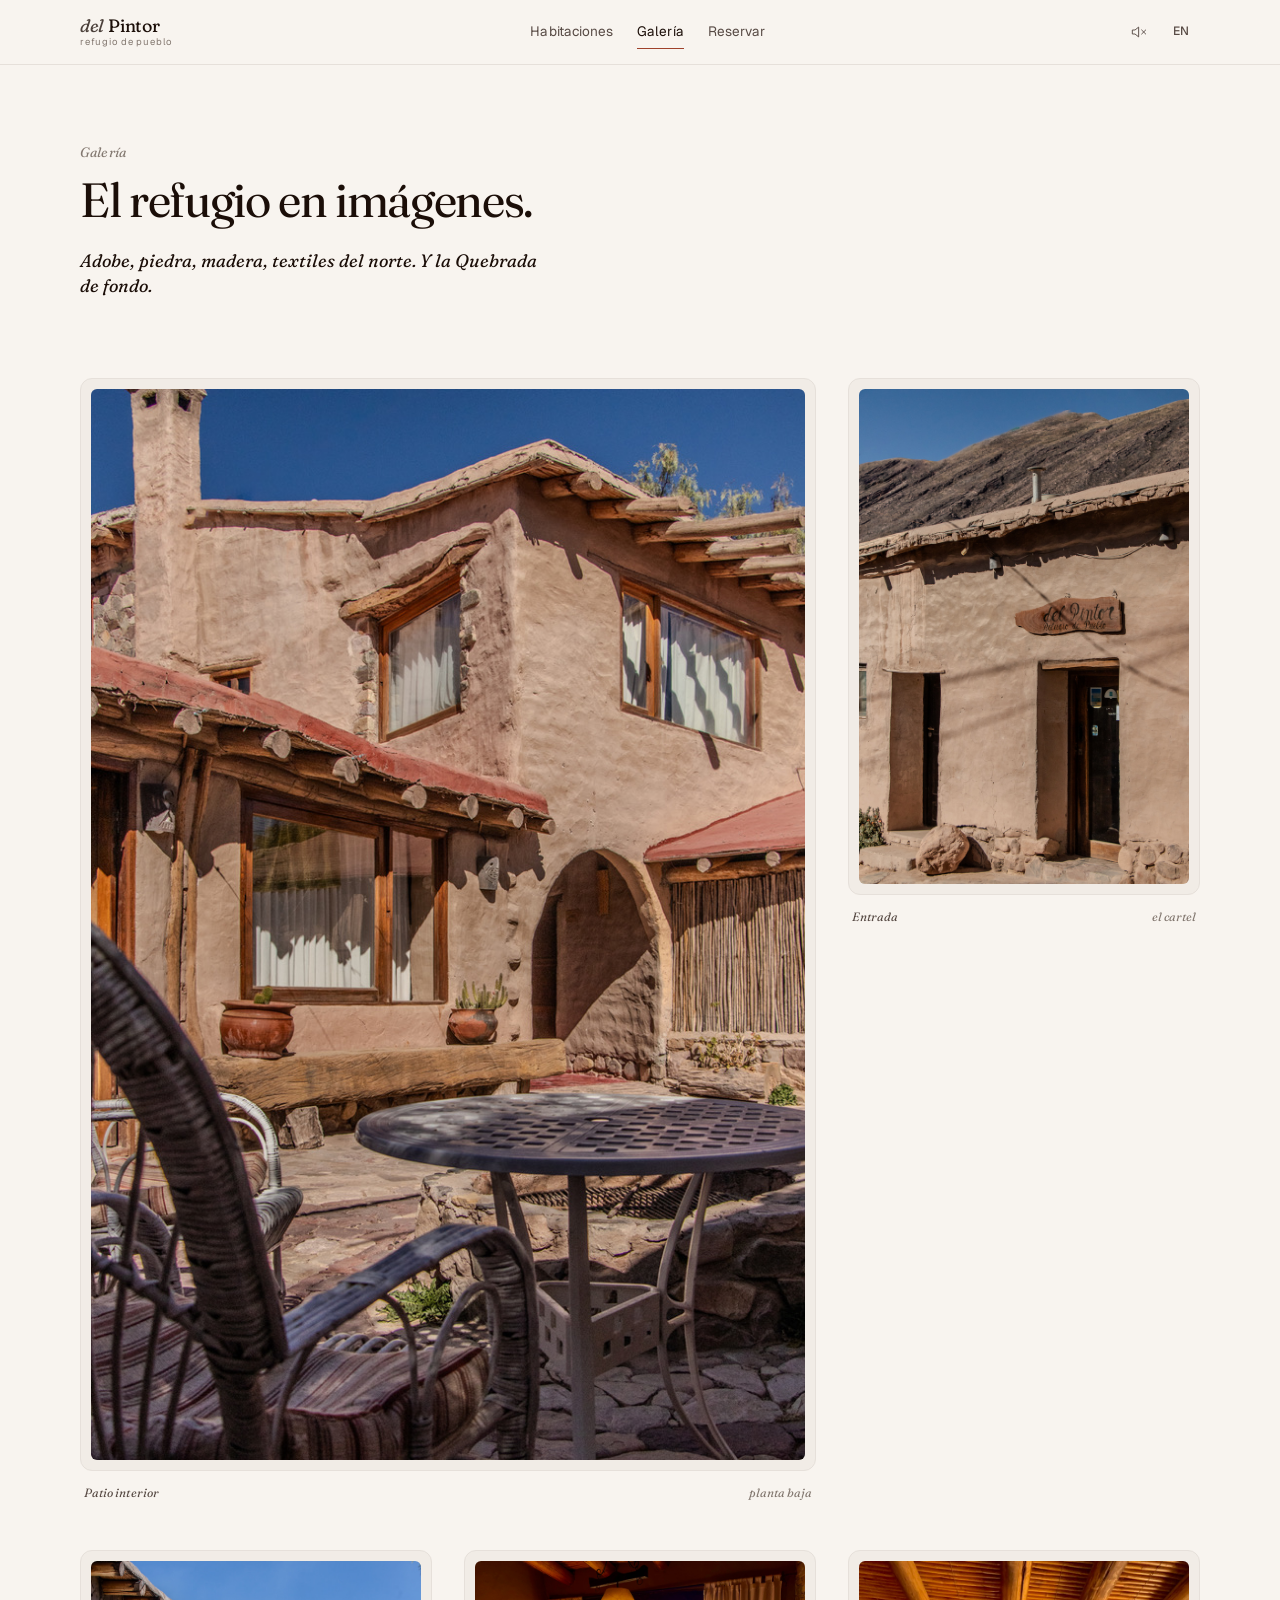
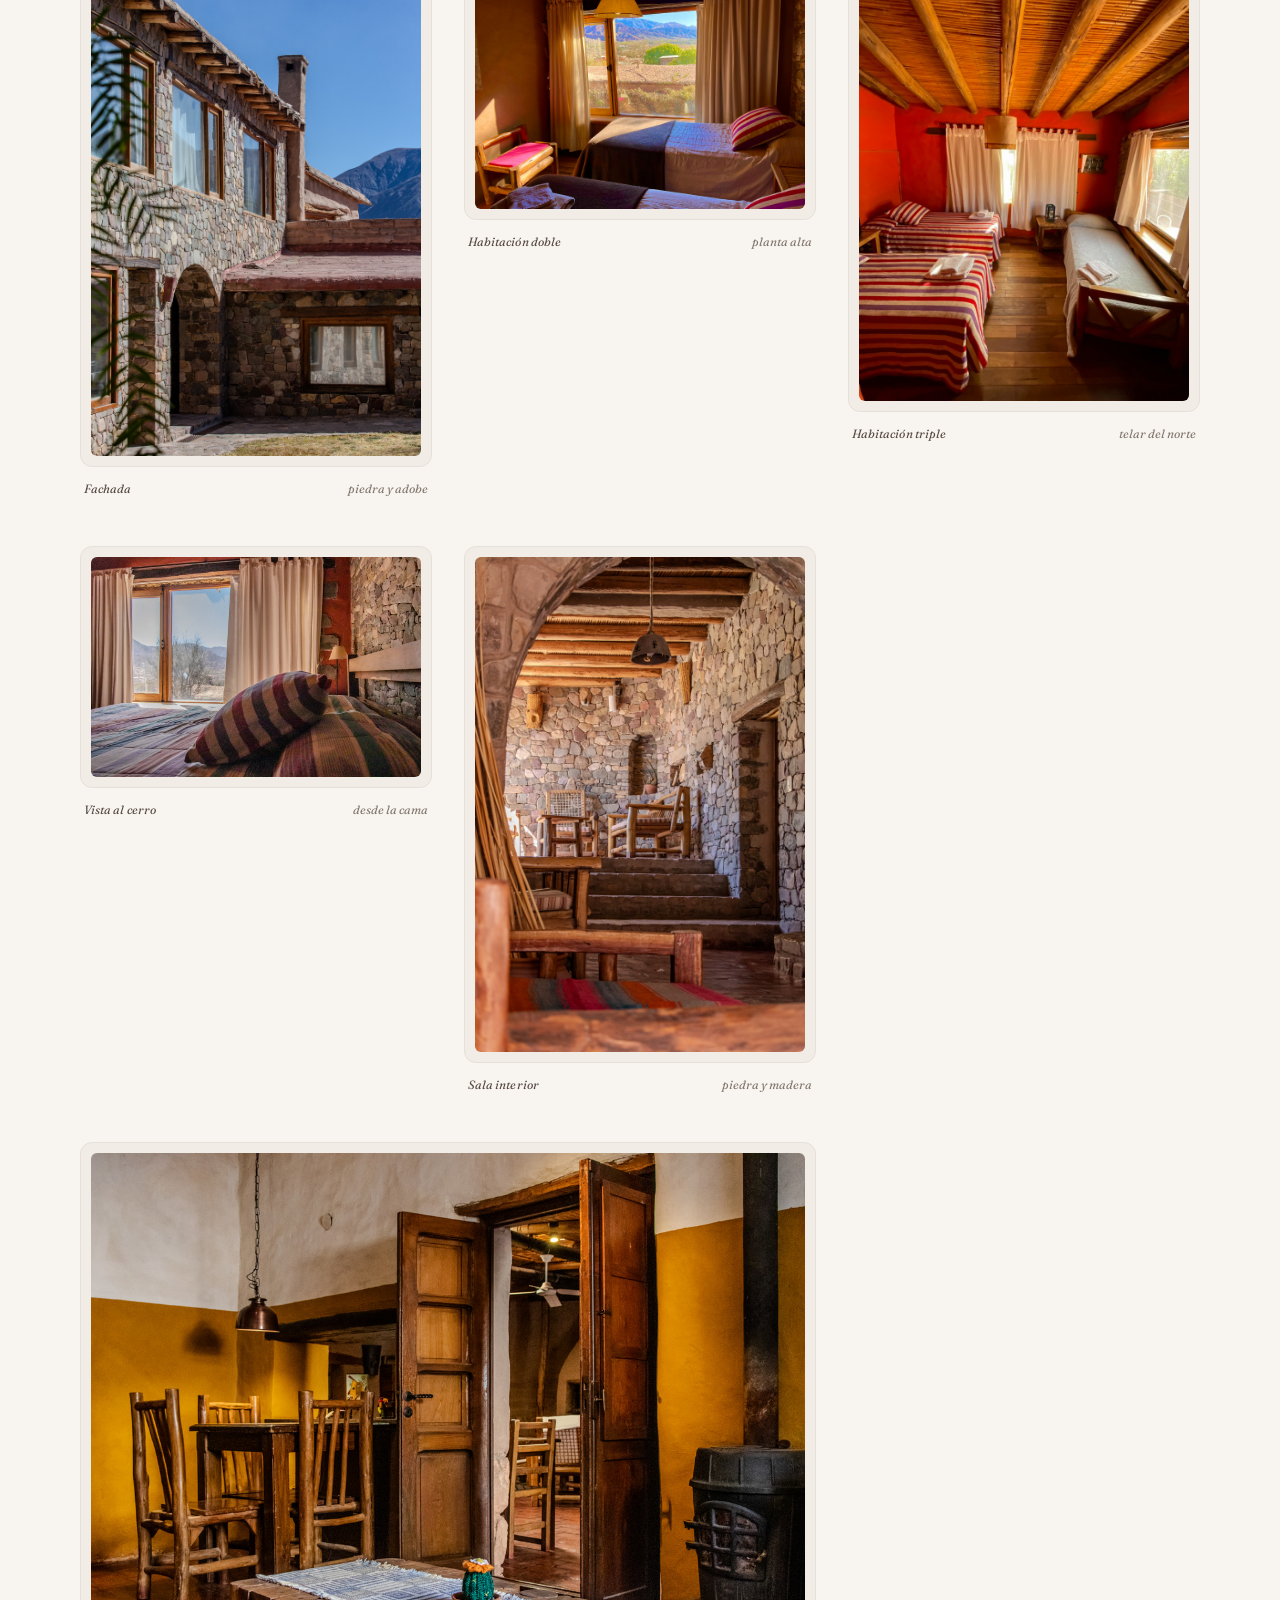
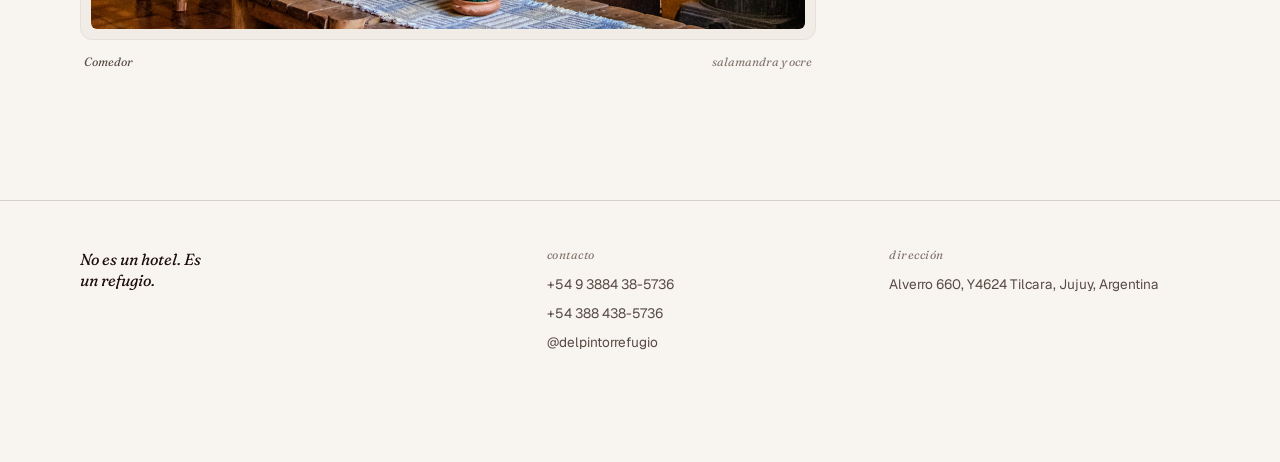
==== v3/galeria.html @ f2e0195c "Refugio del Pintor — 3 versiones de landing para cliente V1 Editorial (light), V2 Inmersiva (dark, s" ====
<!DOCTYPE html>
<html lang="es-AR" data-lang="es">
<head>
  <meta charset="UTF-8">
  <meta name="viewport" content="width=device-width, initial-scale=1.0, viewport-fit=cover">
  <meta name="theme-color" content="#F7F3EA">
  <title>Galería · Refugio del Pintor</title>
  <meta name="description" content="Galería del Refugio del Pintor en Tilcara. Adobe, piedra, madera, textiles del norte, y la Quebrada de fondo.">
  <link rel="preconnect" href="https://fonts.googleapis.com">
  <link rel="preconnect" href="https://fonts.gstatic.com" crossorigin>
  <link href="https://fonts.googleapis.com/css2?family=Fraunces:ital,opsz,wght,SOFT@0,9..144,200..900,0..100;1,9..144,200..900,0..100&family=Geist:wght@300..700&display=swap" rel="stylesheet">
  <link rel="stylesheet" href="styles.css">
</head>
<body data-page="gallery">

<a class="skip-link" href="#main">Saltar al contenido</a>

<header class="site-header">
  <div class="site-header__inner">
    <a class="brand" href="index.html" aria-label="Refugio del Pintor">
      <span class="brand__mark"><em>del</em> Pintor</span>
      <span class="brand__sub" data-i18n="header.brandSubline">Refugio de Pueblo</span>
    </a>
    <nav class="nav" aria-label="Principal">
      <a href="habitaciones.html" data-nav="rooms" data-i18n="nav.rooms">Habitaciones</a>
      <a href="galeria.html" data-nav="gallery" data-i18n="nav.gallery">Galería</a>
      <a href="reservar.html" data-nav="booking" data-i18n="nav.book">Reservar</a>
    </nav>
    <div class="header-actions">
      <button class="icon-button" id="sound-toggle" type="button" aria-pressed="false" data-i18n-aria-label="header.soundOnAria" aria-label="Activar sonido ambiente">
        <svg class="icon icon--sound-off" width="16" height="16" viewBox="0 0 24 24" fill="none" stroke="currentColor" stroke-width="1.4" stroke-linecap="round" stroke-linejoin="round" aria-hidden="true">
          <path d="M11 5 6 9H2v6h4l5 4z"/>
          <line x1="22" y1="9" x2="16" y2="15"/>
          <line x1="16" y1="9" x2="22" y2="15"/>
        </svg>
        <svg class="icon icon--sound-on" width="16" height="16" viewBox="0 0 24 24" fill="none" stroke="currentColor" stroke-width="1.4" stroke-linecap="round" stroke-linejoin="round" aria-hidden="true">
          <path d="M11 5 6 9H2v6h4l5 4z"/>
          <path d="M15.54 8.46a5 5 0 0 1 0 7.07"/>
          <path d="M19.07 4.93a10 10 0 0 1 0 14.14"/>
        </svg>
      </button>
      <button class="icon-button lang-toggle" id="lang-toggle" type="button" data-i18n-aria-label="header.langSwitchAria" aria-label="Cambiar idioma">
        <span data-i18n="header.langSwitch">EN</span>
      </button>
    </div>
  </div>
</header>

<main class="main" id="main">
  <section class="page">
    <div class="page__inner">
      <p class="page-kicker" data-i18n="gallery.kicker">Galería</p>
      <h1 class="page-title" data-i18n="gallery.heading">El refugio en imágenes.</h1>
      <p class="page-lead" data-i18n="gallery.lead">Adobe, piedra, madera, textiles del norte. Y la Quebrada de fondo.</p>

      <div class="gallery">

        <figure class="gallery-figure gallery-figure--wide" data-reveal data-stagger="1">
          <div class="gallery-figure__frame">
            <img src="../img/exterior con mesaysilla y vista de otro lado mas arenoso y rustico vertical.jpeg"
                 data-i18n-alt="alt.patio"
                 alt="Patio interior con mesa de hierro y silla de mimbre"
                 loading="lazy" decoding="async">
          </div>
          <figcaption class="gallery-figure__caption">
            <span class="gallery-figure__caption-title">
              <span class="when-es">Patio interior</span><span class="when-en">Inner patio</span>
            </span>
            <span class="gallery-figure__caption-tag">
              <span class="when-es">planta baja</span><span class="when-en">ground floor</span>
            </span>
          </figcaption>
        </figure>

        <figure class="gallery-figure" data-reveal data-stagger="2">
          <div class="gallery-figure__frame">
            <img src="../img/entrada con cartel refugiodelpintor vertical.jpeg"
                 data-i18n-alt="alt.hero"
                 alt="Entrada con el cartel tallado en madera"
                 loading="lazy" decoding="async">
          </div>
          <figcaption class="gallery-figure__caption">
            <span class="gallery-figure__caption-title">
              <span class="when-es">Entrada</span><span class="when-en">Entrance</span>
            </span>
            <span class="gallery-figure__caption-tag">
              <span class="when-es">el cartel</span><span class="when-en">the sign</span>
            </span>
          </figcaption>
        </figure>

        <figure class="gallery-figure" data-reveal data-stagger="3">
          <div class="gallery-figure__frame">
            <img src="../img/exterior de adoquines y madera muy lindo vertical.jpeg"
                 data-i18n-alt="alt.exterior"
                 alt="Fachada en piedra y madera con la Quebrada de fondo"
                 loading="lazy" decoding="async">
          </div>
          <figcaption class="gallery-figure__caption">
            <span class="gallery-figure__caption-title">
              <span class="when-es">Fachada</span><span class="when-en">Facade</span>
            </span>
            <span class="gallery-figure__caption-tag">
              <span class="when-es">piedra y adobe</span><span class="when-en">stone and adobe</span>
            </span>
          </figcaption>
        </figure>

        <figure class="gallery-figure" data-reveal data-stagger="4">
          <div class="gallery-figure__frame">
            <img src="../img/habitacion doble planta alta horizontal.jpeg"
                 data-i18n-alt="alt.roomDouble"
                 alt="Habitación doble en planta alta"
                 loading="lazy" decoding="async">
          </div>
          <figcaption class="gallery-figure__caption">
            <span class="gallery-figure__caption-title">
              <span class="when-es">Habitación doble</span><span class="when-en">Double room</span>
            </span>
            <span class="gallery-figure__caption-tag">
              <span class="when-es">planta alta</span><span class="when-en">upper floor</span>
            </span>
          </figcaption>
        </figure>

        <figure class="gallery-figure" data-reveal data-stagger="1">
          <div class="gallery-figure__frame">
            <img src="../img/habitacion triple cama vertical.jpeg"
                 data-i18n-alt="alt.roomTriple"
                 alt="Habitación triple con cubrecamas andinos"
                 loading="lazy" decoding="async">
          </div>
          <figcaption class="gallery-figure__caption">
            <span class="gallery-figure__caption-title">
              <span class="when-es">Habitación triple</span><span class="when-en">Triple room</span>
            </span>
            <span class="gallery-figure__caption-tag">
              <span class="when-es">telar del norte</span><span class="when-en">northern weave</span>
            </span>
          </figcaption>
        </figure>

        <figure class="gallery-figure" data-reveal data-stagger="2">
          <div class="gallery-figure__frame">
            <img src="../img/hacitacion planta alta horizontal.jpeg"
                 data-i18n-alt="alt.roomFamily"
                 alt="Cama con almohadón andino y vista a los cerros"
                 loading="lazy" decoding="async">
          </div>
          <figcaption class="gallery-figure__caption">
            <span class="gallery-figure__caption-title">
              <span class="when-es">Vista al cerro</span><span class="when-en">Hill view</span>
            </span>
            <span class="gallery-figure__caption-tag">
              <span class="when-es">desde la cama</span><span class="when-en">from the bed</span>
            </span>
          </figcaption>
        </figure>

        <figure class="gallery-figure" data-reveal data-stagger="3">
          <div class="gallery-figure__frame">
            <img src="../img/vista interior con muebles de madera y paredes de adoquines vertical.jpeg"
                 data-i18n-alt="alt.interiorStone"
                 alt="Sala interior con muros de piedra y muebles de madera"
                 loading="lazy" decoding="async">
          </div>
          <figcaption class="gallery-figure__caption">
            <span class="gallery-figure__caption-title">
              <span class="when-es">Sala interior</span><span class="when-en">Sitting room</span>
            </span>
            <span class="gallery-figure__caption-tag">
              <span class="when-es">piedra y madera</span><span class="when-en">stone and wood</span>
            </span>
          </figcaption>
        </figure>

        <figure class="gallery-figure gallery-figure--wide" data-reveal data-stagger="4">
          <div class="gallery-figure__frame">
            <img src="../img/vista interior de mesas y sillas de madera con chimenea horizontal.jpeg"
                 data-i18n-alt="alt.diningRoom"
                 alt="Comedor con paredes ocre, salamandra y mesas de madera"
                 loading="lazy" decoding="async">
          </div>
          <figcaption class="gallery-figure__caption">
            <span class="gallery-figure__caption-title">
              <span class="when-es">Comedor</span><span class="when-en">Dining room</span>
            </span>
            <span class="gallery-figure__caption-tag">
              <span class="when-es">salamandra y ocre</span><span class="when-en">wood stove, ochre walls</span>
            </span>
          </figcaption>
        </figure>

      </div>
    </div>
  </section>
</main>

<footer class="site-footer">
  <div class="site-footer__inner">
    <div>
      <p class="site-footer__tagline" data-i18n="footer.tagline">No es un hotel. Es un refugio.</p>
    </div>
    <div class="site-footer__col">
      <h4 data-i18n="footer.contactHeading">Contacto</h4>
      <a id="footer-whatsapp" href="#" data-i18n="footer.whatsappDisplay">+54 9 3884 38-5736</a>
      <a href="tel:+543884385736" data-i18n="footer.phoneDisplay">+54 388 438-5736</a>
      <a href="https://instagram.com/delpintorrefugio" target="_blank" rel="noopener noreferrer" data-i18n="footer.instagramHandle">@delpintorrefugio</a>
    </div>
    <div class="site-footer__col">
      <h4 data-i18n="footer.addressLabel">Dirección</h4>
      <p data-i18n="footer.address">Alverro 660, Y4624 Tilcara, Jujuy, Argentina</p>
    </div>
  </div>
  <div class="site-footer__bottom">
    <p data-i18n="footer.copyright">© Refugio del Pintor · Tilcara, Quebrada de Humahuaca</p>
    <p class="site-footer__credit" data-i18n="footer.creditLine">Hecho con respeto por el paisaje.</p>
  </div>
</footer>

<script src="i18n.js"></script>
<script src="script.js"></script>
</body>
</html>
---- v3/styles.css ----
/* Refugio del Pintor - V3 Minimal Galeria
   Papel casi blanco, tipografia pequena y refinada,
   fotos enmarcadas como obras, aire generoso. */

/* ===== Tokens ===== */
:root {
  /* Near-white paper, very subtle warm tint (low chroma per impeccable) */
  --paper:        oklch(0.97 0.008 75);
  --paper-soft:   oklch(0.945 0.010 72);
  --paper-deep:   oklch(0.91 0.014 70);

  /* Deep warm ink */
  --ink:          oklch(0.18 0.025 45);
  --ink-soft:     oklch(0.42 0.020 50);
  --ink-muted:    oklch(0.58 0.018 55);

  /* Restrained terracotta */
  --terracotta:   oklch(0.50 0.13 35);
  --terracotta-deep: oklch(0.40 0.12 32);

  --line:         oklch(0.86 0.012 70);
  --line-soft:    oklch(0.91 0.010 70);

  --bg:           var(--paper);
  --surface:      var(--paper-soft);
  --accent:       var(--terracotta);

  --font-display: 'Fraunces', Georgia, 'Times New Roman', serif;
  --font-body:    'Geist', -apple-system, BlinkMacSystemFont, system-ui, sans-serif;

  /* Smaller, refined scale */
  --fs-xs:      0.75rem;
  --fs-sm:      0.85rem;
  --fs-base:    0.9375rem;
  --fs-md:      1rem;
  --fs-lg:      1.125rem;
  --fs-xl:      1.375rem;
  --fs-2xl:     1.75rem;
  --fs-3xl:     2.25rem;
  --fs-4xl:     clamp(2rem, 4vw, 3rem);
  --fs-display: clamp(2.5rem, 6vw, 4.75rem);

  /* Generous spacing */
  --space-1:  0.25rem;
  --space-2:  0.5rem;
  --space-3:  0.75rem;
  --space-4:  1rem;
  --space-5:  1.5rem;
  --space-6:  2rem;
  --space-7:  3rem;
  --space-8:  5rem;
  --space-9:  7rem;
  --space-10: 10rem;

  --section-y: clamp(5rem, 10vw, 9rem);
  --page-x:    clamp(1.5rem, 7vw, 5rem);

  --content-max:    72rem;
  --content-narrow: 38rem;
  --measure:        62ch;

  /* Motion - slower, restrained */
  --ease-out-strong: cubic-bezier(0.23, 1, 0.32, 1);
  --ease-out-quart:  cubic-bezier(0.25, 1, 0.5, 1);

  --t-fast:   180ms;
  --t-base:   320ms;
  --t-slow:   500ms;
  --t-reveal: 1100ms;

  --radius-sm: 0.5rem;
  --radius:    0.75rem;
  --radius-pill: 9999px;
}

/* ===== Reset ===== */
*, *::before, *::after { box-sizing: border-box; }
html {
  -webkit-text-size-adjust: 100%;
  scroll-behavior: smooth;
}
@media (prefers-reduced-motion: reduce) {
  html { scroll-behavior: auto; }
}
body {
  margin: 0;
  min-height: 100dvh;
  background: var(--bg);
  color: var(--ink);
  font-family: var(--font-body);
  font-size: var(--fs-base);
  line-height: 1.6;
  font-feature-settings: "kern", "liga", "ss01";
  -webkit-font-smoothing: antialiased;
  -moz-osx-font-smoothing: grayscale;
  text-rendering: optimizeLegibility;
  display: flex;
  flex-direction: column;
}
img, svg, video { max-width: 100%; height: auto; display: block; }
img {
  font-style: italic;
  background-color: var(--paper-deep);
}
button {
  font: inherit;
  color: inherit;
  border: 0;
  padding: 0;
  background: transparent;
  cursor: pointer;
}
a { color: inherit; text-decoration: none; }
ul, ol { list-style: none; padding: 0; margin: 0; }
:focus-visible {
  outline: 2px solid var(--terracotta);
  outline-offset: 3px;
  border-radius: 3px;
}
::selection { background: var(--terracotta); color: var(--paper); }

.skip-link {
  position: fixed;
  top: -100px;
  left: 1rem;
  background: var(--ink);
  color: var(--paper);
  padding: 0.5rem 0.875rem;
  border-radius: var(--radius-sm);
  z-index: 200;
  transition: top var(--t-base) var(--ease-out-strong);
}
.skip-link:focus-visible { top: 1rem; }

/* ===== Typography ===== */
h1, h2, h3, h4 {
  font-family: var(--font-display);
  font-weight: 400;
  letter-spacing: -0.022em;
  line-height: 1.08;
  margin: 0;
  text-wrap: balance;
  color: var(--ink);
  font-variation-settings: "opsz" 30;
}
p { margin: 0; text-wrap: pretty; color: var(--ink-soft); }
em { font-style: italic; }
strong { font-weight: 600; }

.muted {
  color: var(--ink-muted);
  font-size: var(--fs-sm);
}

/* ===== Site header (sticky, minimal) ===== */
.site-header {
  position: sticky;
  top: 0;
  z-index: 100;
  padding: var(--space-4) var(--page-x);
  background: oklch(0.97 0.008 75 / 0.85);
  backdrop-filter: blur(14px) saturate(1.05);
  -webkit-backdrop-filter: blur(14px) saturate(1.05);
  border-bottom: 1px solid var(--line-soft);
}
.site-header__inner {
  display: grid;
  grid-template-columns: auto 1fr auto;
  align-items: center;
  gap: var(--space-5);
  max-width: var(--content-max);
  margin-inline: auto;
}
.brand {
  display: flex;
  flex-direction: column;
  line-height: 1;
  gap: 0.125rem;
}
.brand__mark {
  font-family: var(--font-display);
  font-size: 1.125rem;
  letter-spacing: -0.02em;
  font-variation-settings: "opsz" 20, "SOFT" 100;
  color: var(--ink);
}
.brand__mark em {
  font-style: italic;
  margin-right: 0.05em;
  opacity: 0.78;
}
.brand__sub {
  font-size: 0.6rem;
  letter-spacing: 0.08em;
  color: var(--ink-muted);
  text-transform: lowercase;
}

.nav {
  display: flex;
  justify-content: center;
  gap: var(--space-5);
  font-size: var(--fs-sm);
}
.nav a {
  position: relative;
  color: var(--ink-soft);
  padding: 0.25rem 0;
  letter-spacing: 0.005em;
  transition: color var(--t-fast) var(--ease-out-strong);
}
.nav a.is-active { color: var(--ink); }
.nav a.is-active::after {
  content: '';
  position: absolute;
  left: 0; right: 0; bottom: -2px;
  height: 1px;
  background: var(--terracotta);
}
@media (hover: hover) and (pointer: fine) {
  .nav a:hover { color: var(--ink); }
}
@media (max-width: 600px) {
  .nav { gap: var(--space-4); font-size: var(--fs-xs); }
}

.header-actions {
  display: flex;
  align-items: center;
  gap: var(--space-2);
}
.icon-button {
  width: 32px;
  height: 32px;
  display: inline-flex;
  align-items: center;
  justify-content: center;
  border-radius: var(--radius-pill);
  color: var(--ink-soft);
  transition: background-color var(--t-fast) var(--ease-out-strong),
              color var(--t-fast) var(--ease-out-strong),
              transform var(--t-fast) var(--ease-out-strong);
}
.icon-button:active { transform: scale(0.94); }
@media (hover: hover) and (pointer: fine) {
  .icon-button:hover { background-color: oklch(0.18 0.025 45 / 0.06); color: var(--ink); }
}
.lang-toggle {
  width: auto;
  padding-inline: 0.625rem;
  font-size: var(--fs-xs);
  letter-spacing: 0.06em;
  font-weight: 500;
}
.icon { color: currentColor; }
#sound-toggle .icon--sound-on { display: none; }
#sound-toggle[aria-pressed="true"] .icon--sound-off { display: none; }
#sound-toggle[aria-pressed="true"] .icon--sound-on { display: block; }
#sound-toggle[aria-pressed="true"] { color: var(--terracotta); }

/* ===== CTAs ===== */
.cta {
  display: inline-flex;
  align-items: center;
  gap: 0.5rem;
  padding: 0.75rem 1.25rem;
  border-radius: var(--radius-pill);
  background: var(--ink);
  color: var(--paper);
  font-family: var(--font-body);
  font-size: var(--fs-sm);
  font-weight: 500;
  letter-spacing: -0.005em;
  line-height: 1;
  white-space: nowrap;
  cursor: pointer;
  transition: transform var(--t-base) var(--ease-out-strong),
              background-color var(--t-base) var(--ease-out-strong);
}
.cta:active { transform: scale(0.97); }
@media (hover: hover) and (pointer: fine) {
  .cta:hover:not(.cta--ghost) { background: oklch(0.12 0.025 45); }
}
.cta__icon {
  display: inline-flex;
  transition: transform var(--t-base) var(--ease-out-strong);
}
@media (hover: hover) and (pointer: fine) {
  .cta:hover .cta__icon { transform: translate(1px, -1px); }
}
.cta--small { padding: 0.5rem 0.95rem; font-size: var(--fs-xs); }
.cta--lg {
  padding: 1rem 1.75rem;
  font-size: var(--fs-md);
}
.cta--ghost {
  background: transparent;
  color: var(--ink);
  padding: 0.5rem 0 0.4rem;
  border-radius: 0;
  border-bottom: 1px solid currentColor;
}
.cta--ghost > span:first-child {
  border-bottom: 0;
  padding-bottom: 0;
}
.cta--ghost:hover { color: var(--terracotta); }

/* ===== Main wrap ===== */
.main {
  flex: 1;
}

/* ===== Page primitives ===== */
.page {
  padding-block: clamp(2.5rem, 6vw, 5rem) var(--section-y);
  padding-inline: var(--page-x);
}
.page__inner {
  max-width: var(--content-max);
  margin-inline: auto;
}
.page__inner--narrow {
  max-width: var(--content-narrow);
}
.page-kicker {
  font-family: var(--font-display);
  font-style: italic;
  font-size: var(--fs-sm);
  color: var(--ink-muted);
  margin-bottom: var(--space-3);
  font-variation-settings: "opsz" 14;
  letter-spacing: 0.01em;
}
.page-title {
  font-size: var(--fs-4xl);
  letter-spacing: -0.028em;
  line-height: 1;
  font-variation-settings: "opsz" 64;
  margin-bottom: var(--space-5);
  max-width: 18ch;
}
.page-lead {
  font-family: var(--font-display);
  font-style: italic;
  font-size: var(--fs-lg);
  color: var(--ink);
  max-width: 40ch;
  line-height: 1.4;
  margin-bottom: var(--space-8);
  font-variation-settings: "opsz" 24, "SOFT" 60;
}
.page-body {
  font-size: var(--fs-md);
  line-height: 1.65;
  color: var(--ink-soft);
  max-width: var(--measure);
  margin-bottom: var(--space-4);
}
.page-body:last-child { margin-bottom: 0; }

/* ===== Home hero ===== */
.home-hero {
  padding-block: clamp(3.5rem, 8vw, 7rem) clamp(3rem, 7vw, 6rem);
  padding-inline: var(--page-x);
  max-width: var(--content-max);
  margin-inline: auto;
}
.home-hero__eyebrow {
  font-family: var(--font-display);
  font-style: italic;
  font-size: var(--fs-sm);
  color: var(--ink-muted);
  margin-bottom: var(--space-4);
  letter-spacing: 0.01em;
  font-variation-settings: "opsz" 14;
}
.home-hero__title {
  font-size: var(--fs-display);
  letter-spacing: -0.032em;
  line-height: 0.96;
  font-variation-settings: "opsz" 144;
  margin-bottom: var(--space-6);
  max-width: 14ch;
  font-weight: 400;
}
.home-hero__title em {
  font-style: italic;
  color: var(--terracotta);
  font-variation-settings: "opsz" 144, "SOFT" 70;
}
.home-hero__subtitle {
  font-family: var(--font-display);
  font-style: italic;
  font-size: var(--fs-xl);
  color: var(--ink);
  max-width: 32ch;
  line-height: 1.35;
  margin-bottom: var(--space-7);
  font-variation-settings: "opsz" 28, "SOFT" 60;
}
.home-hero__body {
  font-size: var(--fs-md);
  color: var(--ink-soft);
  max-width: 52ch;
  line-height: 1.65;
  margin-bottom: var(--space-7);
}
.home-hero__actions {
  display: flex;
  flex-wrap: wrap;
  gap: var(--space-4);
  align-items: center;
}

/* ===== Page catalog menu (home) ===== */
.catalog {
  padding-block: var(--space-9);
  padding-inline: var(--page-x);
  max-width: var(--content-max);
  margin-inline: auto;
}
.catalog__title {
  font-family: var(--font-display);
  font-style: italic;
  font-size: var(--fs-sm);
  color: var(--ink-muted);
  margin-bottom: var(--space-5);
  letter-spacing: 0.04em;
  text-transform: lowercase;
  font-variation-settings: "opsz" 14;
}
.catalog__list {
  border-top: 1px solid var(--line);
}
.catalog__item {
  display: grid;
  grid-template-columns: auto 1fr auto;
  align-items: baseline;
  gap: var(--space-4);
  padding: var(--space-5) 0;
  border-bottom: 1px solid var(--line);
  transition: transform 440ms var(--ease-out-strong),
              color 440ms var(--ease-out-strong);
  will-change: transform;
}
@media (hover: hover) and (pointer: fine) {
  .catalog__item:hover { transform: translateX(var(--space-3)); }
  .catalog__item:hover .catalog__item-arrow { transform: translateX(4px); color: var(--terracotta); }
  .catalog__item:hover .catalog__item-name { color: var(--terracotta); }
}
.catalog__item-num {
  font-family: var(--font-display);
  font-style: italic;
  font-size: var(--fs-sm);
  color: var(--ink-muted);
  font-variation-settings: "opsz" 14;
  min-width: 2rem;
}
.catalog__item-name {
  font-family: var(--font-display);
  font-size: var(--fs-xl);
  color: var(--ink);
  font-variation-settings: "opsz" 24;
  letter-spacing: -0.012em;
  transition: color var(--t-base) var(--ease-out-strong);
}
.catalog__item-meta {
  font-family: var(--font-display);
  font-style: italic;
  font-size: var(--fs-sm);
  color: var(--ink-muted);
  text-align: right;
  font-variation-settings: "opsz" 14;
}
.catalog__item-arrow {
  display: none;
}
@media (min-width: 640px) {
  .catalog__item { grid-template-columns: auto 1fr auto auto; }
  .catalog__item-arrow {
    display: inline-flex;
    color: var(--ink-muted);
    transition: transform var(--t-base) var(--ease-out-strong),
                color var(--t-base) var(--ease-out-strong);
  }
}

/* ===== Inline narrative blocks (home essence + Ricardo) ===== */
.narrative {
  padding-block: var(--space-8);
  padding-inline: var(--page-x);
  max-width: var(--content-max);
  margin-inline: auto;
  border-top: 1px solid var(--line);
}
.narrative__kicker {
  font-family: var(--font-display);
  font-style: italic;
  font-size: var(--fs-sm);
  color: var(--ink-muted);
  margin-bottom: var(--space-3);
  letter-spacing: 0.01em;
  font-variation-settings: "opsz" 14;
}
.narrative__heading {
  font-size: clamp(1.75rem, 3.5vw, 2.5rem);
  letter-spacing: -0.022em;
  line-height: 1.1;
  margin-bottom: var(--space-5);
  max-width: 22ch;
  font-variation-settings: "opsz" 36;
}
.narrative__body {
  font-size: var(--fs-md);
  line-height: 1.65;
  color: var(--ink-soft);
  max-width: var(--measure);
  margin-bottom: var(--space-4);
}
.narrative__quote {
  margin: var(--space-6) 0 0;
  padding: 0 0 0 var(--space-5);
  border-left: 1px solid var(--terracotta);
  max-width: 44ch;
}
.narrative__quote p {
  font-family: var(--font-display);
  font-style: italic;
  font-size: var(--fs-xl);
  line-height: 1.35;
  color: var(--ink);
  letter-spacing: -0.005em;
  font-variation-settings: "opsz" 28, "SOFT" 60;
  margin-bottom: var(--space-3);
}
.narrative__quote cite {
  font-style: normal;
  font-size: var(--fs-sm);
  color: var(--ink-muted);
  letter-spacing: 0.02em;
}

/* ===== Rooms (habitaciones) ===== */
.rooms {
  display: grid;
  grid-template-columns: 1fr;
  gap: var(--space-9);
  margin-top: var(--space-4);
}
.room {
  display: grid;
  grid-template-columns: 1fr;
  gap: var(--space-5);
  align-items: start;
}
.room__figure {
  margin: 0;
  background: var(--paper-soft);
  padding: 0.625rem;
  border: 1px solid var(--line-soft);
  border-radius: var(--radius);
}
.room__figure img {
  width: 100%;
  aspect-ratio: 4/3;
  object-fit: cover;
  border-radius: calc(var(--radius) - 0.375rem);
}
.room__copy { padding-top: var(--space-2); }
.room__count {
  font-family: var(--font-display);
  font-style: italic;
  color: var(--terracotta);
  font-size: var(--fs-sm);
  margin-bottom: var(--space-2);
  font-variation-settings: "opsz" 14;
}
.room__name {
  font-family: var(--font-display);
  font-size: var(--fs-2xl);
  color: var(--ink);
  margin-bottom: var(--space-2);
  letter-spacing: -0.022em;
  font-variation-settings: "opsz" 28;
}
.room__capacity {
  font-family: var(--font-display);
  font-style: italic;
  color: var(--ink-muted);
  margin-bottom: var(--space-4);
  font-size: var(--fs-sm);
}
.room__body {
  font-size: var(--fs-md);
  color: var(--ink-soft);
  line-height: 1.6;
  max-width: 50ch;
}
@media (min-width: 760px) {
  .room {
    grid-template-columns: 5fr 4fr;
    align-items: center;
    gap: var(--space-7);
  }
  .room--alt .room__figure { order: 2; }
  .room--alt .room__copy { order: 1; }
  .room--triple .room__figure img { aspect-ratio: 3/4; }
}

.floors {
  margin-top: var(--space-9);
  padding-top: var(--space-7);
  border-top: 1px solid var(--line);
}
.floors__heading {
  font-family: var(--font-display);
  font-style: italic;
  font-size: var(--fs-lg);
  margin-bottom: var(--space-5);
  color: var(--ink);
  font-variation-settings: "opsz" 24;
}
.floors__grid {
  display: grid;
  grid-template-columns: 1fr;
  gap: var(--space-6);
}
@media (min-width: 720px) {
  .floors__grid { grid-template-columns: 1fr 1fr; gap: var(--space-7); }
}
.floors__label {
  font-family: var(--font-display);
  font-size: var(--fs-lg);
  margin-bottom: var(--space-2);
  color: var(--ink);
  letter-spacing: -0.01em;
  font-variation-settings: "opsz" 20;
}
.floors__body {
  font-size: var(--fs-md);
  color: var(--ink-soft);
  line-height: 1.55;
  max-width: 30ch;
}

/* ===== Services + Breakfast ===== */
.services {
  margin-top: var(--space-9);
  padding-top: var(--space-7);
  border-top: 1px solid var(--line);
}
.services__heading {
  font-family: var(--font-display);
  font-style: italic;
  font-size: var(--fs-lg);
  margin-bottom: var(--space-5);
  color: var(--ink);
  font-variation-settings: "opsz" 24;
}
.services__list {
  display: grid;
  grid-template-columns: 1fr;
}
.services__item {
  display: grid;
  grid-template-columns: 24px 1fr;
  gap: var(--space-3);
  padding-block: var(--space-3);
  border-top: 1px solid var(--line);
  align-items: start;
}
.services__item:last-child { border-bottom: 1px solid var(--line); }
.services__icon {
  color: var(--terracotta);
  display: inline-flex;
  align-items: center;
  justify-content: flex-start;
  margin-top: 0.0625rem;
}
.services__icon svg { width: 18px; height: 18px; display: block; }
.services__text {
  display: flex;
  justify-content: space-between;
  align-items: baseline;
  gap: var(--space-4);
}
.services__item h4 {
  font-family: var(--font-display);
  font-size: var(--fs-md);
  font-weight: 400;
  color: var(--ink);
  font-variation-settings: "opsz" 18;
  letter-spacing: -0.005em;
  flex-shrink: 0;
}
.services__item p {
  font-size: var(--fs-sm);
  color: var(--ink-muted);
  text-align: right;
  line-height: 1.5;
  white-space: nowrap;
}
@media (max-width: 640px) {
  .services__text { flex-direction: column; align-items: flex-start; gap: 0.25rem; }
  .services__item p { text-align: left; max-width: none; }
}
.services__item--highlight {
  border-top: 2px solid var(--terracotta);
  padding-top: calc(var(--space-3) - 1px);
}

/* ===== Gallery (galeria page - framed photos as art prints) ===== */
.gallery {
  display: grid;
  grid-template-columns: 1fr;
  gap: var(--space-8);
}
.gallery-figure { margin: 0; break-inside: avoid; }
.gallery-figure__frame {
  background: var(--paper-soft);
  padding: 0.625rem;
  border: 1px solid var(--line-soft);
  border-radius: var(--radius);
  margin-bottom: var(--space-3);
  transition: transform var(--t-base) var(--ease-out-strong);
}
.gallery-figure__frame img {
  width: 100%;
  display: block;
  border-radius: calc(var(--radius) - 0.375rem);
}
@media (hover: hover) and (pointer: fine) {
  .gallery-figure:hover .gallery-figure__frame { transform: translateY(-3px); }
}
.gallery-figure__caption {
  display: flex;
  justify-content: space-between;
  align-items: baseline;
  gap: var(--space-3);
  font-size: var(--fs-xs);
  color: var(--ink-muted);
  padding-inline: 0.25rem;
}
.gallery-figure__caption-title {
  font-family: var(--font-display);
  font-style: italic;
  color: var(--ink-soft);
  font-variation-settings: "opsz" 14;
  letter-spacing: 0.005em;
}
.gallery-figure__caption-tag {
  font-family: var(--font-display);
  font-style: italic;
  color: var(--ink-muted);
  font-variation-settings: "opsz" 14;
}
@media (min-width: 720px) {
  .gallery {
    grid-template-columns: 1fr 1fr;
    gap: var(--space-7) var(--space-6);
  }
  .gallery-figure--wide { grid-column: span 2; }
}
@media (min-width: 1080px) {
  .gallery {
    grid-template-columns: repeat(3, 1fr);
  }
  .gallery-figure--wide { grid-column: span 2; }
}

/* ===== Tilcara + Nearby (reservar) ===== */
.tilcara {
  margin-bottom: var(--space-9);
}
.tilcara__columns {
  display: grid;
  grid-template-columns: 1fr;
  gap: var(--space-5);
  margin-bottom: var(--space-7);
  max-width: 60rem;
}
@media (min-width: 720px) {
  .tilcara__columns { grid-template-columns: 1fr 1fr; gap: var(--space-6); }
}
.nearby {
  padding-top: var(--space-5);
  border-top: 1px solid var(--line);
  max-width: 36rem;
}
.nearby__heading {
  font-family: var(--font-display);
  font-style: italic;
  font-size: var(--fs-md);
  color: var(--ink);
  margin-bottom: var(--space-4);
  font-variation-settings: "opsz" 18;
}
.nearby__list {
  display: flex;
  flex-direction: column;
}
.nearby__item {
  display: flex;
  justify-content: space-between;
  align-items: baseline;
  padding-block: var(--space-2);
  border-bottom: 1px dotted var(--line);
  font-size: var(--fs-sm);
  gap: var(--space-3);
}
.nearby__item:last-child { border-bottom: 0; }
.nearby__item-name { color: var(--ink); }
.nearby__item-distance {
  color: var(--terracotta);
  font-family: var(--font-display);
  font-style: italic;
  font-size: var(--fs-xs);
  font-variation-settings: "opsz" 14;
}

/* ===== Reviews ===== */
.reviews-section {
  margin-block: var(--space-9);
  padding-top: var(--space-7);
  border-top: 1px solid var(--line);
}
.reviews-section__heading {
  font-family: var(--font-display);
  font-style: italic;
  font-size: var(--fs-lg);
  color: var(--ink);
  margin-bottom: var(--space-5);
  font-variation-settings: "opsz" 24;
}
.reviews {
  display: grid;
  grid-template-columns: 1fr;
  gap: var(--space-5);
}
@media (min-width: 760px) {
  .reviews { grid-template-columns: repeat(3, 1fr); align-items: stretch; }
}
.review {
  display: flex;
  flex-direction: column;
  gap: var(--space-3);
  padding: var(--space-4);
  background: var(--paper-soft);
  border-radius: var(--radius);
}
.review__quote {
  font-family: var(--font-display);
  font-style: italic;
  font-size: var(--fs-md);
  line-height: 1.5;
  color: var(--ink);
  font-variation-settings: "opsz" 18, "SOFT" 60;
}
.review__quote::before {
  content: '\201C';
  color: var(--terracotta);
  font-size: var(--fs-2xl);
  line-height: 0;
  margin-right: 0.08em;
  transform: translateY(0.2em);
  display: inline-block;
}
.review__meta {
  margin-top: auto;
  padding-top: var(--space-3);
  border-top: 1px solid var(--line);
  font-size: var(--fs-xs);
  display: flex;
  flex-direction: column;
  gap: 0.125rem;
}
.review__author { color: var(--ink); }
.review__context { color: var(--ink-muted); }
.review__rating {
  color: var(--terracotta);
  font-family: var(--font-display);
  font-style: italic;
  margin-top: 0.25rem;
}

/* ===== Location ===== */
.location {
  margin-block: var(--space-9);
  padding-top: var(--space-7);
  border-top: 1px solid var(--line);
  display: grid;
  grid-template-columns: 1fr;
  gap: var(--space-6);
  align-items: start;
}
@media (min-width: 760px) {
  .location { grid-template-columns: 5fr 6fr; gap: var(--space-7); }
}
.location__copy h3 {
  font-family: var(--font-display);
  font-style: italic;
  font-size: var(--fs-lg);
  margin-bottom: var(--space-4);
  color: var(--ink);
  font-variation-settings: "opsz" 24;
}
.location__address {
  font-family: var(--font-display);
  font-size: var(--fs-xl);
  color: var(--ink);
  margin-bottom: var(--space-3);
  letter-spacing: -0.012em;
  font-variation-settings: "opsz" 24;
}
.location__body {
  font-size: var(--fs-md);
  color: var(--ink-soft);
  line-height: 1.6;
  margin-bottom: var(--space-5);
  max-width: 38ch;
}
.location__map {
  border-radius: var(--radius);
  overflow: hidden;
  background: var(--paper-soft);
  border: 1px solid var(--line-soft);
  height: clamp(260px, 38vw, 360px);
}
.location__map .leaflet-container {
  width: 100%; height: 100%;
  background: var(--paper-soft);
  font-family: var(--font-body);
  font-size: var(--fs-sm);
}
.location__map .leaflet-tile-pane { filter: saturate(0.55) contrast(0.96); }
.location__map .leaflet-control-attribution { display: none !important; }
.location__map .leaflet-bar { border: 1px solid var(--line); box-shadow: none; }
.location__map .leaflet-bar a {
  background: var(--paper);
  color: var(--ink);
  border-bottom: 1px solid var(--line);
}
.location__map .leaflet-bar a:hover { background: var(--paper-soft); }
.location__map .leaflet-bar a:last-child { border-bottom: 0; }
.location__map .leaflet-popup-content-wrapper {
  background: var(--paper);
  color: var(--ink);
  border-radius: var(--radius-sm);
}
.location__map .leaflet-popup-tip { background: var(--paper); }
.location__map .leaflet-popup-content { margin: 0.625rem 0.875rem; font-size: var(--fs-sm); }

/* ===== Booking CTA box ===== */
.booking-cta {
  margin-top: var(--space-9);
  padding: var(--space-8) var(--space-6);
  background: var(--paper-soft);
  border: 1px solid var(--line-soft);
  border-radius: var(--radius);
  text-align: center;
}
.booking-cta h2 {
  font-family: var(--font-display);
  font-size: clamp(1.75rem, 3.5vw, 2.5rem);
  margin-bottom: var(--space-4);
  max-width: 24ch;
  margin-inline: auto;
  letter-spacing: -0.022em;
  font-variation-settings: "opsz" 36;
}
.booking-cta p {
  font-family: var(--font-display);
  font-style: italic;
  font-size: var(--fs-md);
  color: var(--ink-soft);
  margin-bottom: var(--space-6);
  max-width: 44ch;
  margin-inline: auto;
  line-height: 1.5;
  font-variation-settings: "opsz" 18, "SOFT" 60;
}
.booking-cta__note {
  margin-top: var(--space-4);
  font-family: var(--font-display);
  font-style: italic;
  font-size: var(--fs-sm);
  color: var(--ink-muted);
  font-variation-settings: "opsz" 14;
}

/* ===== Footer (shared) ===== */
.site-footer {
  margin-top: auto;
  padding: var(--space-7) var(--page-x) var(--space-6);
  border-top: 1px solid var(--line);
  background: var(--paper);
}
.site-footer__inner {
  max-width: var(--content-max);
  margin-inline: auto;
  display: grid;
  grid-template-columns: 1fr;
  gap: var(--space-5);
}
@media (min-width: 720px) {
  .site-footer__inner {
    grid-template-columns: 1.4fr 1fr 1fr;
    gap: var(--space-6);
    align-items: start;
  }
}

/* V3-only inline bilingual swap for small labels not in i18n.js */
[data-lang="es"] .when-en { display: none !important; }
[data-lang="en"] .when-es { display: none !important; }
.site-footer__tagline {
  font-family: var(--font-display);
  font-style: italic;
  font-size: var(--fs-md);
  color: var(--ink);
  max-width: 18ch;
  line-height: 1.35;
  font-variation-settings: "opsz" 18, "SOFT" 60;
}
.site-footer__col h4 {
  font-family: var(--font-display);
  font-style: italic;
  font-size: var(--fs-xs);
  font-weight: 400;
  margin-bottom: var(--space-3);
  color: var(--ink-muted);
  letter-spacing: 0.04em;
  text-transform: lowercase;
  font-variation-settings: "opsz" 14;
}
.site-footer__col a,
.site-footer__col p {
  display: block;
  font-size: var(--fs-sm);
  color: var(--ink-soft);
  margin-bottom: var(--space-2);
  line-height: 1.5;
}
.site-footer__col a {
  border-bottom: 1px solid transparent;
  transition: color var(--t-fast) var(--ease-out-strong),
              border-color var(--t-fast) var(--ease-out-strong);
  width: fit-content;
}
@media (hover: hover) and (pointer: fine) {
  .site-footer__col a:hover {
    color: var(--terracotta);
    border-bottom-color: var(--terracotta);
  }
}
.site-footer__bottom {
  margin-top: var(--space-6);
  padding-top: var(--space-4);
  border-top: 1px solid var(--line-soft);
  font-size: var(--fs-xs);
  color: var(--ink-muted);
  display: flex;
  justify-content: space-between;
  flex-wrap: wrap;
  gap: var(--space-3);
}
.site-footer__credit {
  font-family: var(--font-display);
  font-style: italic;
  font-variation-settings: "opsz" 14;
}

/* ===== Scroll reveals (subtle for V3 minimal) ===== */
[data-reveal] {
  opacity: 0;
  transform: translateY(14px);
  transition: opacity var(--t-reveal) var(--ease-out-strong),
              transform var(--t-reveal) var(--ease-out-strong);
}
[data-reveal].is-revealed {
  opacity: 1;
  transform: translateY(0);
}
[data-reveal][data-stagger="1"] { transition-delay: 50ms; }
[data-reveal][data-stagger="2"] { transition-delay: 100ms; }
[data-reveal][data-stagger="3"] { transition-delay: 150ms; }
[data-reveal][data-stagger="4"] { transition-delay: 200ms; }

/* ===== Room cards (3-col grid) - V3 minimal paper ===== */
.rooms-grid {
  display: grid;
  grid-template-columns: 1fr;
  gap: var(--space-5);
  margin-top: var(--space-4);
}
@media (min-width: 760px) {
  .rooms-grid { grid-template-columns: repeat(3, 1fr); gap: var(--space-5); }
}
.room-card {
  display: flex;
  flex-direction: column;
  text-align: left;
  background: var(--paper-soft);
  border: 1px solid var(--line-soft);
  border-radius: var(--radius);
  overflow: hidden;
  cursor: pointer;
  font-family: inherit;
  color: var(--ink);
  padding: 0;
  width: 100%;
  transition: transform var(--t-base) var(--ease-out-strong),
              border-color var(--t-base) var(--ease-out-strong);
}
.room-card:active { transform: scale(0.985); }
@media (hover: hover) and (pointer: fine) {
  .room-card:hover {
    border-color: var(--terracotta);
    transform: translateY(-2px);
  }
  .room-card:hover .room-card__cta { color: var(--terracotta); }
  .room-card:hover .room-card__figure img { transform: scale(1.04); }
}
.room-card__figure { margin: 0; overflow: hidden; aspect-ratio: 4/3; }
.room-card__figure img {
  width: 100%; height: 100%;
  object-fit: cover;
  transition: transform 700ms var(--ease-out-strong);
}
.room-card__body {
  padding: var(--space-5);
  display: flex;
  flex-direction: column;
  gap: var(--space-2);
  flex: 1;
}
.room-card__count {
  font-family: var(--font-display);
  font-style: italic;
  font-size: var(--fs-sm);
  color: var(--terracotta);
  margin: 0;
  font-variation-settings: "opsz" 14;
}
.room-card__name {
  font-family: var(--font-display);
  font-size: var(--fs-2xl);
  letter-spacing: -0.022em;
  font-variation-settings: "opsz" 28;
  margin: 0;
  color: var(--ink);
}
.room-card__capacity {
  font-family: var(--font-display);
  font-style: italic;
  color: var(--ink-muted);
  font-size: var(--fs-sm);
  margin: 0;
}
.room-card__body-text {
  color: var(--ink-soft);
  font-size: var(--fs-sm);
  line-height: 1.55;
  margin: var(--space-2) 0 0;
}
.room-card__cta {
  margin-top: auto;
  padding-top: var(--space-4);
  display: inline-flex;
  align-items: center;
  gap: 0.4rem;
  font-size: var(--fs-sm);
  color: var(--ink);
  font-weight: 500;
  transition: color var(--t-base) var(--ease-out-strong);
}

/* ===== Room modal - V3 paper ===== */
body.modal-open { overflow: hidden; }
.room-modal {
  position: fixed;
  inset: 0;
  z-index: 300;
  display: grid;
  place-items: center;
  padding: var(--space-4);
}
.room-modal[hidden] { display: none; }
.room-modal__backdrop {
  position: absolute;
  inset: 0;
  background: oklch(0.20 0.025 50 / 0.45);
  backdrop-filter: blur(8px);
  -webkit-backdrop-filter: blur(8px);
  animation: rm-fade-in 320ms var(--ease-out-strong);
}
.room-modal__panel {
  position: relative;
  width: min(960px, 100%);
  max-height: 92dvh;
  overflow-y: auto;
  background: var(--paper);
  border: 1px solid var(--line);
  border-radius: var(--radius);
  display: grid;
  grid-template-columns: 1fr;
  animation: rm-slide-up 380ms var(--ease-out-strong);
  box-shadow: 0 24px 50px oklch(0.18 0.025 45 / 0.18);
}
@media (min-width: 820px) {
  .room-modal__panel { grid-template-columns: 5fr 6fr; max-height: 88dvh; }
}
.room-modal__close {
  position: absolute;
  top: var(--space-3);
  right: var(--space-3);
  width: 36px;
  height: 36px;
  display: inline-flex;
  align-items: center;
  justify-content: center;
  border-radius: var(--radius-pill);
  background: oklch(0.97 0.008 75 / 0.92);
  backdrop-filter: blur(6px);
  z-index: 2;
  color: var(--ink);
  border: 1px solid var(--line);
  transition: background-color var(--t-fast) var(--ease-out-strong),
              transform var(--t-fast) var(--ease-out-strong);
}
.room-modal__close:hover { background: var(--paper); }
.room-modal__close:active { transform: scale(0.94); }
.room-modal__media {
  margin: 0;
  background: var(--paper-soft);
  aspect-ratio: 4/3;
  overflow: hidden;
}
.room-modal__media img {
  width: 100%; height: 100%;
  object-fit: cover;
  display: block;
}
@media (min-width: 820px) {
  .room-modal__media { aspect-ratio: auto; height: 100%; }
}
.room-modal__content {
  padding: var(--space-6);
  display: flex;
  flex-direction: column;
  gap: var(--space-2);
}
.room-modal__count {
  font-family: var(--font-display);
  font-style: italic;
  color: var(--terracotta);
  font-size: var(--fs-sm);
  margin: 0;
}
.room-modal__name {
  font-family: var(--font-display);
  font-size: var(--fs-3xl);
  letter-spacing: -0.025em;
  font-variation-settings: "opsz" 48;
  margin: 0;
  color: var(--ink);
}
.room-modal__capacity {
  font-family: var(--font-display);
  font-style: italic;
  color: var(--ink-muted);
  margin: 0;
  font-size: var(--fs-sm);
}
.room-modal__body {
  color: var(--ink-soft);
  line-height: 1.6;
  margin: var(--space-3) 0 0;
  font-size: var(--fs-base);
}
.room-modal__specs {
  display: grid;
  grid-template-columns: 1fr 1fr;
  gap: var(--space-4);
  margin: var(--space-4) 0 0;
  padding-top: var(--space-4);
  border-top: 1px solid var(--line);
}
.room-modal__spec { margin: 0; }
.room-modal__spec dt {
  font-family: var(--font-display);
  font-style: italic;
  font-size: var(--fs-xs);
  color: var(--ink-muted);
  margin-bottom: 0.25rem;
}
.room-modal__spec dd {
  margin: 0;
  font-size: var(--fs-sm);
  line-height: 1.5;
  color: var(--ink);
}
.room-modal__amenities {
  margin-top: var(--space-3);
  padding-top: var(--space-4);
  border-top: 1px solid var(--line);
}
.room-modal__amenities h3 {
  font-family: var(--font-display);
  font-style: italic;
  font-size: var(--fs-xs);
  color: var(--ink-muted);
  margin: 0 0 var(--space-3);
}
.room-modal__amenities ul {
  display: flex;
  flex-wrap: wrap;
  gap: 0.5rem;
}
.room-modal__amenities li {
  font-size: var(--fs-xs);
  padding: 0.375rem 0.75rem;
  border: 1px solid var(--line);
  border-radius: var(--radius-pill);
  color: var(--ink);
  background: var(--paper);
}
.room-modal__cta {
  margin-top: var(--space-5);
  align-self: flex-start;
}
.room-modal__note {
  font-family: var(--font-display);
  font-style: italic;
  font-size: var(--fs-xs);
  color: var(--ink-muted);
  margin: var(--space-3) 0 0;
}

@keyframes rm-fade-in {
  from { opacity: 0; }
  to { opacity: 1; }
}
@keyframes rm-slide-up {
  from { opacity: 0; transform: translateY(20px) scale(0.98); }
  to { opacity: 1; transform: translateY(0) scale(1); }
}

/* ===== Reduced motion ===== */
@media (prefers-reduced-motion: reduce) {
  *,
  *::before,
  *::after {
    animation-duration: 0.01ms !important;
    animation-iteration-count: 1 !important;
    transition-duration: 0.01ms !important;
    scroll-behavior: auto !important;
  }
  [data-reveal] {
    opacity: 1 !important;
    transform: none !important;
  }
}
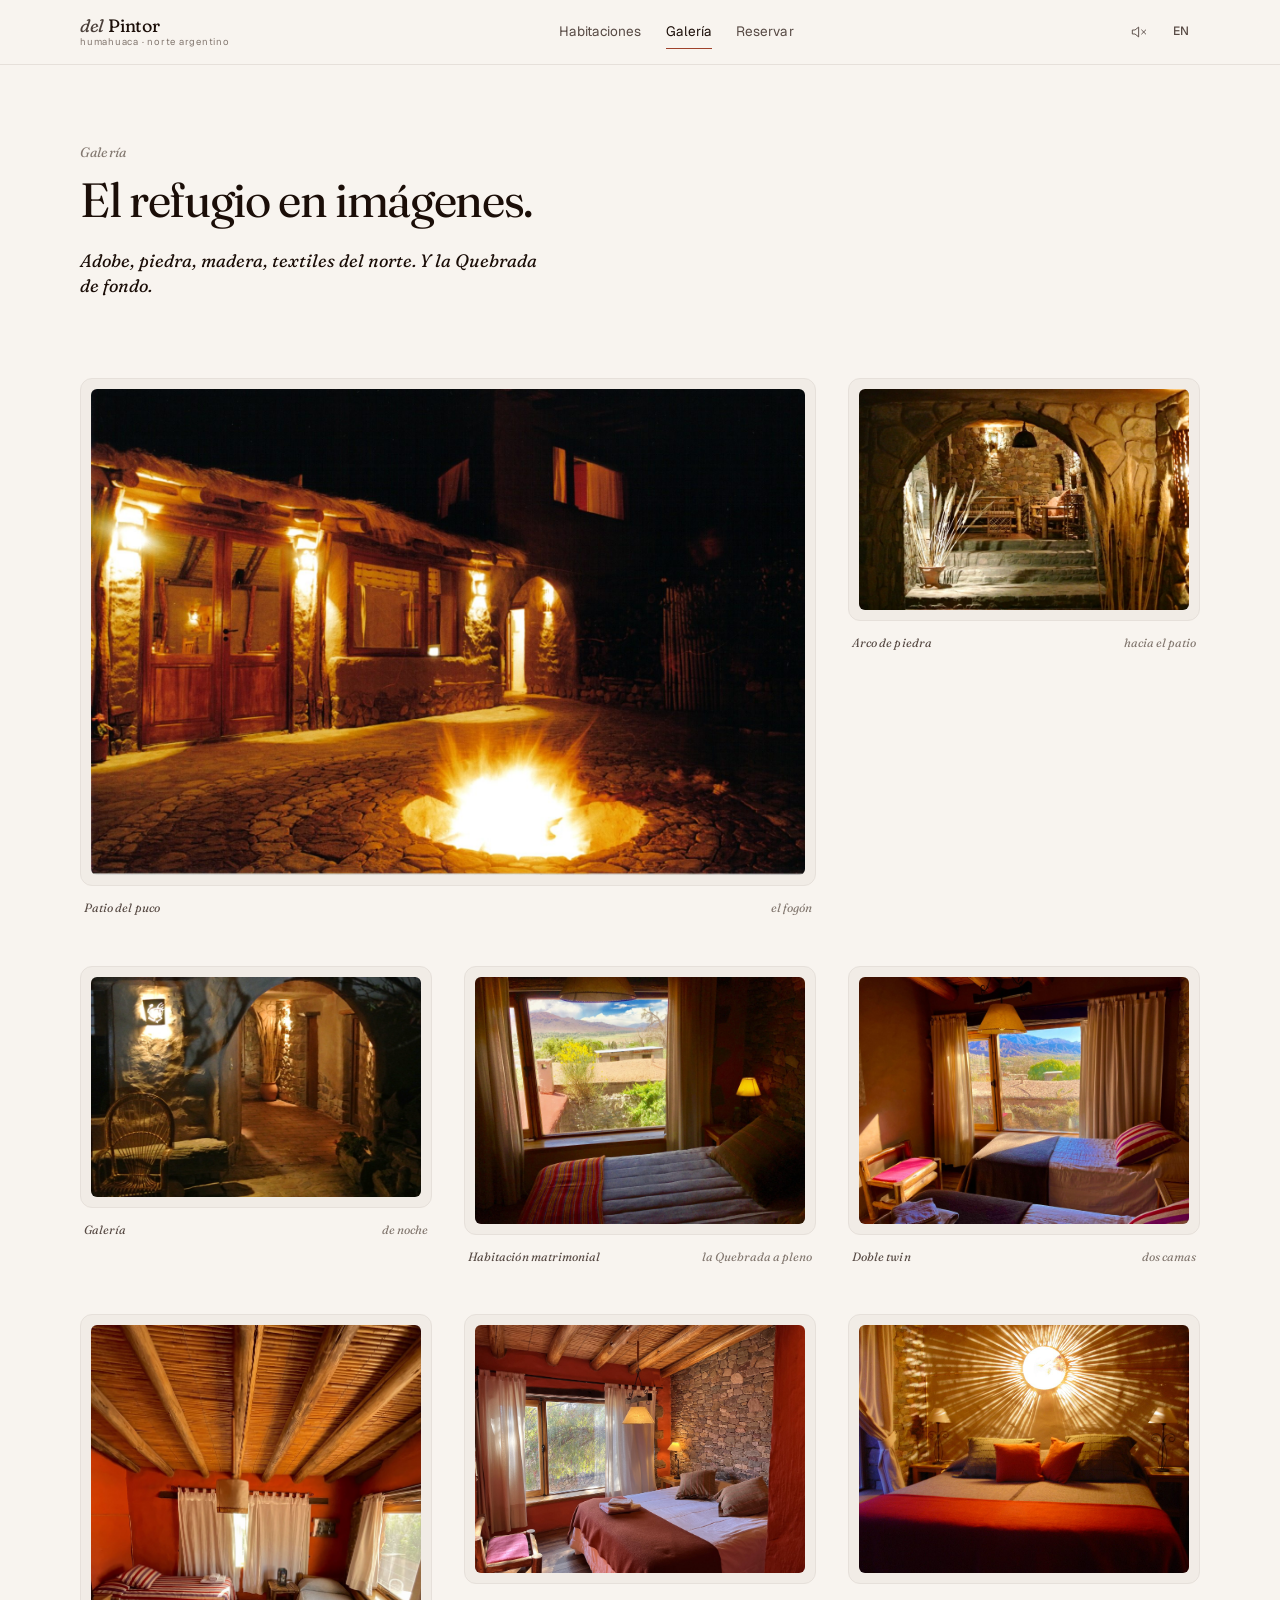
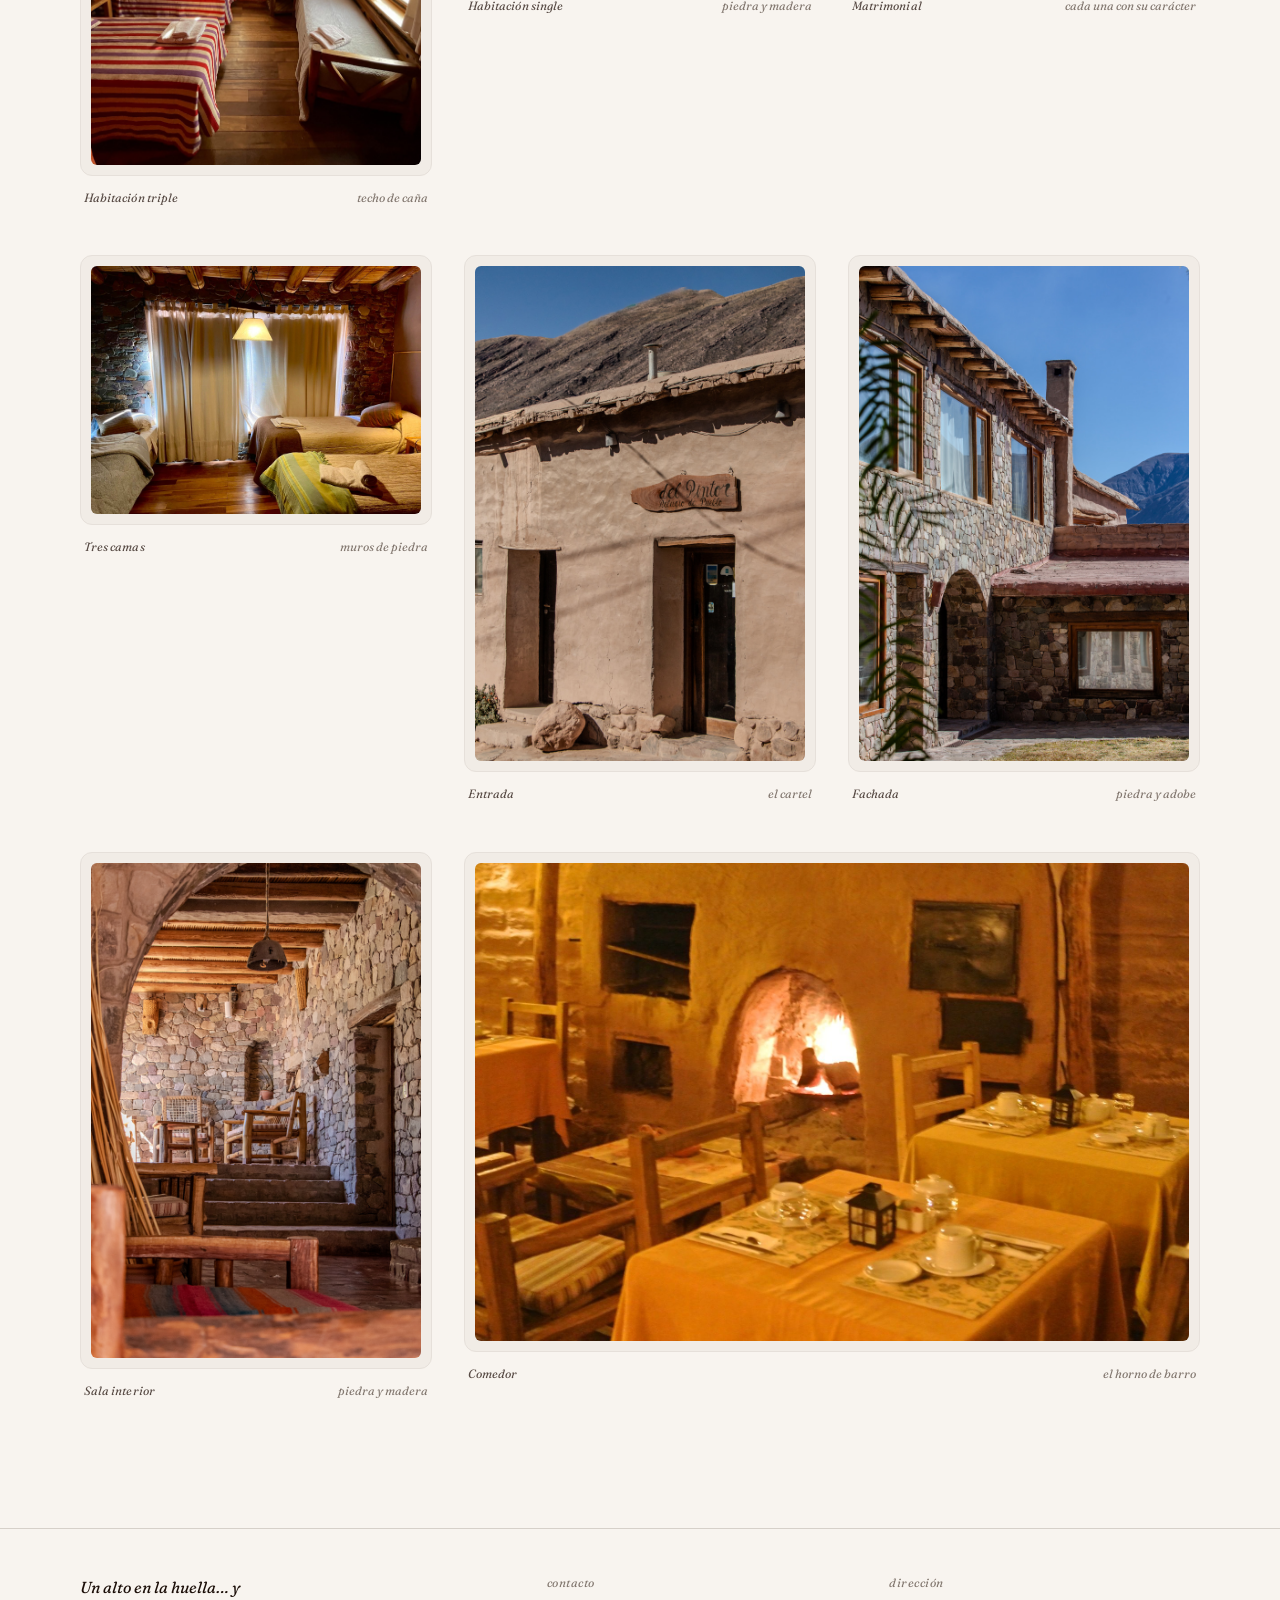
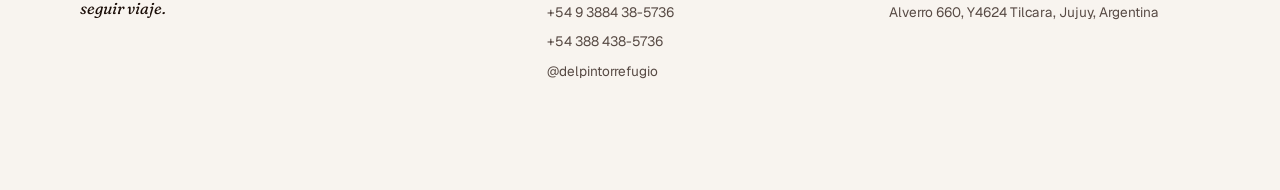
==== commit fa734401: "fixes de ricardo" ====
--- a/v3/galeria.html
+++ b/v3/galeria.html
@@ -19,7 +19,7 @@
   <div class="site-header__inner">
     <a class="brand" href="index.html" aria-label="Refugio del Pintor">
       <span class="brand__mark"><em>del</em> Pintor</span>
-      <span class="brand__sub" data-i18n="header.brandSubline">Refugio de Pueblo</span>
+      <span class="brand__sub" data-i18n="header.brandSubline">Humahuaca · Norte Argentino</span>
     </a>
     <nav class="nav" aria-label="Principal">
       <a href="habitaciones.html" data-nav="rooms" data-i18n="nav.rooms">Habitaciones</a>
@@ -57,25 +57,151 @@
 
         <figure class="gallery-figure gallery-figure--wide" data-reveal data-stagger="1">
           <div class="gallery-figure__frame">
-            <img src="../img/exterior con mesaysilla y vista de otro lado mas arenoso y rustico vertical.jpeg"
-                 data-i18n-alt="alt.patio"
-                 alt="Patio interior con mesa de hierro y silla de mimbre"
-                 loading="lazy" decoding="async">
-          </div>
-          <figcaption class="gallery-figure__caption">
-            <span class="gallery-figure__caption-title">
-              <span class="when-es">Patio interior</span><span class="when-en">Inner patio</span>
-            </span>
-            <span class="gallery-figure__caption-tag">
-              <span class="when-es">planta baja</span><span class="when-en">ground floor</span>
+            <img src="../img/patio-fogon.jpg"
+                 alt="Patio del puco de noche, con el fogón encendido"
+                 loading="lazy" decoding="async">
+          </div>
+          <figcaption class="gallery-figure__caption">
+            <span class="gallery-figure__caption-title">
+              <span class="when-es">Patio del puco</span><span class="when-en">Patio del puco</span>
+            </span>
+            <span class="gallery-figure__caption-tag">
+              <span class="when-es">el fogón</span><span class="when-en">the fire pit</span>
             </span>
           </figcaption>
         </figure>
 
         <figure class="gallery-figure" data-reveal data-stagger="2">
           <div class="gallery-figure__frame">
+            <img src="../img/patio-arco.jpg"
+                 alt="Arco de piedra que abre al patio"
+                 loading="lazy" decoding="async">
+          </div>
+          <figcaption class="gallery-figure__caption">
+            <span class="gallery-figure__caption-title">
+              <span class="when-es">Arco de piedra</span><span class="when-en">Stone arch</span>
+            </span>
+            <span class="gallery-figure__caption-tag">
+              <span class="when-es">hacia el patio</span><span class="when-en">toward the patio</span>
+            </span>
+          </figcaption>
+        </figure>
+
+        <figure class="gallery-figure" data-reveal data-stagger="3">
+          <div class="gallery-figure__frame">
+            <img src="../img/patio-galeria.jpg"
+                 alt="Galería de piedra iluminada de noche"
+                 loading="lazy" decoding="async">
+          </div>
+          <figcaption class="gallery-figure__caption">
+            <span class="gallery-figure__caption-title">
+              <span class="when-es">Galería</span><span class="when-en">Walkway</span>
+            </span>
+            <span class="gallery-figure__caption-tag">
+              <span class="when-es">de noche</span><span class="when-en">at night</span>
+            </span>
+          </figcaption>
+        </figure>
+
+        <figure class="gallery-figure" data-reveal data-stagger="4">
+          <div class="gallery-figure__frame">
+            <img src="../img/hbt-matrimonial.jpg"
+                 alt="Habitación matrimonial con ventana a los cerros"
+                 loading="lazy" decoding="async">
+          </div>
+          <figcaption class="gallery-figure__caption">
+            <span class="gallery-figure__caption-title">
+              <span class="when-es">Habitación matrimonial</span><span class="when-en">Double room</span>
+            </span>
+            <span class="gallery-figure__caption-tag">
+              <span class="when-es">la Quebrada a pleno</span><span class="when-en">the Quebrada in full</span>
+            </span>
+          </figcaption>
+        </figure>
+
+        <figure class="gallery-figure" data-reveal data-stagger="1">
+          <div class="gallery-figure__frame">
+            <img src="../img/hbt-doble-twin.jpg"
+                 alt="Habitación doble twin con vista a los cerros"
+                 loading="lazy" decoding="async">
+          </div>
+          <figcaption class="gallery-figure__caption">
+            <span class="gallery-figure__caption-title">
+              <span class="when-es">Doble twin</span><span class="when-en">Twin room</span>
+            </span>
+            <span class="gallery-figure__caption-tag">
+              <span class="when-es">dos camas</span><span class="when-en">two beds</span>
+            </span>
+          </figcaption>
+        </figure>
+
+        <figure class="gallery-figure" data-reveal data-stagger="2">
+          <div class="gallery-figure__frame">
+            <img src="../img/hbt-triple.jpg"
+                 alt="Habitación triple con techo de caña"
+                 loading="lazy" decoding="async">
+          </div>
+          <figcaption class="gallery-figure__caption">
+            <span class="gallery-figure__caption-title">
+              <span class="when-es">Habitación triple</span><span class="when-en">Triple room</span>
+            </span>
+            <span class="gallery-figure__caption-tag">
+              <span class="when-es">techo de caña</span><span class="when-en">cane ceiling</span>
+            </span>
+          </figcaption>
+        </figure>
+
+        <figure class="gallery-figure" data-reveal data-stagger="3">
+          <div class="gallery-figure__frame">
+            <img src="../img/hbt-single.jpg"
+                 alt="Habitación single con muro de piedra"
+                 loading="lazy" decoding="async">
+          </div>
+          <figcaption class="gallery-figure__caption">
+            <span class="gallery-figure__caption-title">
+              <span class="when-es">Habitación single</span><span class="when-en">Single room</span>
+            </span>
+            <span class="gallery-figure__caption-tag">
+              <span class="when-es">piedra y madera</span><span class="when-en">stone and wood</span>
+            </span>
+          </figcaption>
+        </figure>
+
+        <figure class="gallery-figure" data-reveal data-stagger="4">
+          <div class="gallery-figure__frame">
+            <img src="../img/hbt-matrimonial-2.jpg"
+                 alt="Habitación matrimonial con lámpara de sol en la pared"
+                 loading="lazy" decoding="async">
+          </div>
+          <figcaption class="gallery-figure__caption">
+            <span class="gallery-figure__caption-title">
+              <span class="when-es">Matrimonial</span><span class="when-en">Double room</span>
+            </span>
+            <span class="gallery-figure__caption-tag">
+              <span class="when-es">cada una con su carácter</span><span class="when-en">each with its own character</span>
+            </span>
+          </figcaption>
+        </figure>
+
+        <figure class="gallery-figure" data-reveal data-stagger="1">
+          <div class="gallery-figure__frame">
+            <img src="../img/hbt-familiar.jpg"
+                 alt="Habitación con tres camas y muros de piedra"
+                 loading="lazy" decoding="async">
+          </div>
+          <figcaption class="gallery-figure__caption">
+            <span class="gallery-figure__caption-title">
+              <span class="when-es">Tres camas</span><span class="when-en">Three beds</span>
+            </span>
+            <span class="gallery-figure__caption-tag">
+              <span class="when-es">muros de piedra</span><span class="when-en">stone walls</span>
+            </span>
+          </figcaption>
+        </figure>
+
+        <figure class="gallery-figure" data-reveal data-stagger="2">
+          <div class="gallery-figure__frame">
             <img src="../img/entrada con cartel refugiodelpintor vertical.jpeg"
-                 data-i18n-alt="alt.hero"
                  alt="Entrada con el cartel tallado en madera"
                  loading="lazy" decoding="async">
           </div>
@@ -92,7 +218,6 @@
         <figure class="gallery-figure" data-reveal data-stagger="3">
           <div class="gallery-figure__frame">
             <img src="../img/exterior de adoquines y madera muy lindo vertical.jpeg"
-                 data-i18n-alt="alt.exterior"
                  alt="Fachada en piedra y madera con la Quebrada de fondo"
                  loading="lazy" decoding="async">
           </div>
@@ -108,59 +233,7 @@
 
         <figure class="gallery-figure" data-reveal data-stagger="4">
           <div class="gallery-figure__frame">
-            <img src="../img/habitacion doble planta alta horizontal.jpeg"
-                 data-i18n-alt="alt.roomDouble"
-                 alt="Habitación doble en planta alta"
-                 loading="lazy" decoding="async">
-          </div>
-          <figcaption class="gallery-figure__caption">
-            <span class="gallery-figure__caption-title">
-              <span class="when-es">Habitación doble</span><span class="when-en">Double room</span>
-            </span>
-            <span class="gallery-figure__caption-tag">
-              <span class="when-es">planta alta</span><span class="when-en">upper floor</span>
-            </span>
-          </figcaption>
-        </figure>
-
-        <figure class="gallery-figure" data-reveal data-stagger="1">
-          <div class="gallery-figure__frame">
-            <img src="../img/habitacion triple cama vertical.jpeg"
-                 data-i18n-alt="alt.roomTriple"
-                 alt="Habitación triple con cubrecamas andinos"
-                 loading="lazy" decoding="async">
-          </div>
-          <figcaption class="gallery-figure__caption">
-            <span class="gallery-figure__caption-title">
-              <span class="when-es">Habitación triple</span><span class="when-en">Triple room</span>
-            </span>
-            <span class="gallery-figure__caption-tag">
-              <span class="when-es">telar del norte</span><span class="when-en">northern weave</span>
-            </span>
-          </figcaption>
-        </figure>
-
-        <figure class="gallery-figure" data-reveal data-stagger="2">
-          <div class="gallery-figure__frame">
-            <img src="../img/hacitacion planta alta horizontal.jpeg"
-                 data-i18n-alt="alt.roomFamily"
-                 alt="Cama con almohadón andino y vista a los cerros"
-                 loading="lazy" decoding="async">
-          </div>
-          <figcaption class="gallery-figure__caption">
-            <span class="gallery-figure__caption-title">
-              <span class="when-es">Vista al cerro</span><span class="when-en">Hill view</span>
-            </span>
-            <span class="gallery-figure__caption-tag">
-              <span class="when-es">desde la cama</span><span class="when-en">from the bed</span>
-            </span>
-          </figcaption>
-        </figure>
-
-        <figure class="gallery-figure" data-reveal data-stagger="3">
-          <div class="gallery-figure__frame">
             <img src="../img/vista interior con muebles de madera y paredes de adoquines vertical.jpeg"
-                 data-i18n-alt="alt.interiorStone"
                  alt="Sala interior con muros de piedra y muebles de madera"
                  loading="lazy" decoding="async">
           </div>
@@ -174,11 +247,10 @@
           </figcaption>
         </figure>
 
-        <figure class="gallery-figure gallery-figure--wide" data-reveal data-stagger="4">
-          <div class="gallery-figure__frame">
-            <img src="../img/vista interior de mesas y sillas de madera con chimenea horizontal.jpeg"
-                 data-i18n-alt="alt.diningRoom"
-                 alt="Comedor con paredes ocre, salamandra y mesas de madera"
+        <figure class="gallery-figure gallery-figure--wide" data-reveal data-stagger="1">
+          <div class="gallery-figure__frame">
+            <img src="../img/comedor-horno.jpg"
+                 alt="Comedor del desayuno con horno de barro encendido"
                  loading="lazy" decoding="async">
           </div>
           <figcaption class="gallery-figure__caption">
@@ -186,7 +258,7 @@
               <span class="when-es">Comedor</span><span class="when-en">Dining room</span>
             </span>
             <span class="gallery-figure__caption-tag">
-              <span class="when-es">salamandra y ocre</span><span class="when-en">wood stove, ochre walls</span>
+              <span class="when-es">el horno de barro</span><span class="when-en">the clay oven</span>
             </span>
           </figcaption>
         </figure>
@@ -199,7 +271,7 @@
 <footer class="site-footer">
   <div class="site-footer__inner">
     <div>
-      <p class="site-footer__tagline" data-i18n="footer.tagline">No es un hotel. Es un refugio.</p>
+      <p class="site-footer__tagline" data-i18n="footer.tagline">Un alto en la huella… y seguir viaje.</p>
     </div>
     <div class="site-footer__col">
       <h4 data-i18n="footer.contactHeading">Contacto</h4>
--- a/v3/styles.css
+++ b/v3/styles.css
@@ -221,7 +221,11 @@
   .nav a:hover { color: var(--ink); }
 }
 @media (max-width: 600px) {
-  .nav { gap: var(--space-4); font-size: var(--fs-xs); }
+  .nav { gap: var(--space-3); font-size: var(--fs-xs); }
+  .site-header__inner { gap: var(--space-2); }
+  .brand__sub { max-width: 12ch; line-height: 1.25; }
+  .header-actions { gap: 0; }
+  .icon-button { width: 28px; }
 }
 
 .header-actions {
@@ -360,11 +364,49 @@
 .page-body:last-child { margin-bottom: 0; }
 
 /* ===== Home hero ===== */
+[data-page="home"] .site-header {
+  position: absolute;
+  left: 0;
+  right: 0;
+  background: oklch(0.97 0.008 75 / 0.7);
+}
 .home-hero {
-  padding-block: clamp(3.5rem, 8vw, 7rem) clamp(3rem, 7vw, 6rem);
-  padding-inline: var(--page-x);
-  max-width: var(--content-max);
-  margin-inline: auto;
+  display: grid;
+  grid-template-columns: 1fr;
+  max-height: 100dvh;
+  overflow: hidden;
+}
+@media (min-width: 820px) {
+  .home-hero {
+    grid-template-columns: 1fr 1fr;
+    height: 100dvh;
+  }
+}
+.home-hero__media {
+  margin: 0;
+  position: relative;
+  height: 50dvh;
+  overflow: hidden;
+}
+@media (min-width: 820px) {
+  .home-hero__media { height: auto; }
+}
+.home-hero__media img {
+  width: 100%;
+  height: 100%;
+  object-fit: cover;
+  display: block;
+}
+.home-hero__content {
+  display: flex;
+  flex-direction: column;
+  justify-content: center;
+  padding: var(--space-8) var(--page-x) var(--space-7);
+}
+@media (min-width: 820px) {
+  .home-hero__content {
+    padding: var(--space-9) var(--space-8);
+  }
 }
 .home-hero__eyebrow {
   font-family: var(--font-display);
@@ -399,13 +441,6 @@
   margin-bottom: var(--space-7);
   font-variation-settings: "opsz" 28, "SOFT" 60;
 }
-.home-hero__body {
-  font-size: var(--fs-md);
-  color: var(--ink-soft);
-  max-width: 52ch;
-  line-height: 1.65;
-  margin-bottom: var(--space-7);
-}
 .home-hero__actions {
   display: flex;
   flex-wrap: wrap;
@@ -413,9 +448,82 @@
   align-items: center;
 }
 
+/* ===== Promo banner ===== */
+.promo {
+  padding-inline: var(--page-x);
+  max-width: var(--content-max);
+  margin-inline: auto;
+  padding-block: var(--space-7);
+}
+.promo__inner {
+  border-radius: var(--radius);
+  padding: var(--space-7) var(--space-7);
+  border: 2px solid var(--terracotta);
+  background: transparent;
+  color: var(--ink);
+  position: relative;
+  overflow: hidden;
+  text-align: center;
+}
+.promo__badge {
+  display: inline-block;
+  background: var(--terracotta);
+  color: #fff;
+  font-family: var(--font-display);
+  font-weight: 700;
+  font-size: var(--fs-2xl);
+  letter-spacing: -0.02em;
+  padding: var(--space-2) var(--space-5);
+  border-radius: var(--radius);
+  margin-bottom: var(--space-4);
+  position: relative;
+  font-variation-settings: "opsz" 36;
+}
+.promo__kicker {
+  font-family: var(--font-display);
+  font-style: italic;
+  font-size: var(--fs-sm);
+  color: var(--terracotta);
+  letter-spacing: 0.06em;
+  text-transform: uppercase;
+  margin-bottom: var(--space-3);
+  font-variation-settings: "opsz" 14;
+  position: relative;
+}
+.promo__title {
+  font-family: var(--font-display);
+  font-size: var(--fs-3xl);
+  font-weight: 400;
+  letter-spacing: -0.02em;
+  line-height: 1.1;
+  margin-bottom: var(--space-3);
+  font-variation-settings: "opsz" 44;
+  position: relative;
+  color: var(--ink);
+}
+.promo__body {
+  font-size: var(--fs-base);
+  color: var(--ink-soft);
+  line-height: 1.6;
+  max-width: 50ch;
+  margin-inline: auto;
+  margin-bottom: var(--space-5);
+  position: relative;
+}
+.promo__body:last-child { margin-bottom: 0; }
+.promo .cta--small {
+  background: var(--terracotta);
+  color: #fff;
+  border-color: var(--terracotta);
+  font-weight: 600;
+}
+.promo .cta--small:hover {
+  background: oklch(0.48 0.12 35);
+}
+
 /* ===== Page catalog menu (home) ===== */
 .catalog {
-  padding-block: var(--space-9);
+  padding-block: var(--space-7) var(--space-9);
   padding-inline: var(--page-x);
   max-width: var(--content-max);
   margin-inline: auto;
@@ -706,8 +814,11 @@
   .services__item p { text-align: left; max-width: none; }
 }
 .services__item--highlight {
-  border-top: 2px solid var(--terracotta);
-  padding-top: calc(var(--space-3) - 1px);
+  border: 1px solid var(--terracotta);
+  border-radius: var(--radius);
+  padding: var(--space-3) var(--space-4);
+  background: oklch(0.96 0.015 45 / 0.5);
+  margin-top: var(--space-3);
 }
 
 /* ===== Gallery (galeria page - framed photos as art prints) ===== */
@@ -1122,6 +1233,20 @@
   .room-card:hover .room-card__cta { color: var(--terracotta); }
   .room-card:hover .room-card__figure img { transform: scale(1.04); }
 }
+.room-card--wide { grid-column: 1 / -1; }
+@media (min-width: 760px) {
+  .room-card--wide {
+    flex-direction: row;
+  }
+  .room-card--wide .room-card__figure {
+    flex: 0 0 45%;
+    aspect-ratio: 16/10;
+  }
+  .room-card--wide .room-card__body {
+    justify-content: center;
+    padding: var(--space-6) var(--space-7);
+  }
+}
 .room-card__figure { margin: 0; overflow: hidden; aspect-ratio: 4/3; }
 .room-card__figure img {
   width: 100%; height: 100%;
@@ -1150,6 +1275,19 @@
   font-variation-settings: "opsz" 28;
   margin: 0;
   color: var(--ink);
+}
+.room-card__rate {
+  font-family: var(--font-display);
+  font-size: var(--fs-lg);
+  font-weight: 400;
+  color: var(--terracotta);
+  margin: var(--space-2) 0 0;
+  font-variation-settings: "opsz" 24;
+}
+.room-card__rate-label {
+  font-size: var(--fs-xs);
+  color: var(--ink-muted);
+  font-style: italic;
 }
 .room-card__capacity {
   font-family: var(--font-display);
@@ -1266,6 +1404,14 @@
   margin: 0;
   color: var(--ink);
 }
+.room-modal__rate {
+  font-family: var(--font-display);
+  font-size: var(--fs-xl);
+  font-weight: 400;
+  color: var(--terracotta);
+  margin: var(--space-2) 0 0;
+  font-variation-settings: "opsz" 24;
+}
 .room-modal__capacity {
   font-family: var(--font-display);
   font-style: italic;
@@ -1345,6 +1491,110 @@
 @keyframes rm-slide-up {
   from { opacity: 0; transform: translateY(20px) scale(0.98); }
   to { opacity: 1; transform: translateY(0) scale(1); }
+}
+
+/* ===== Rates page ===== */
+.rates-grid {
+  display: grid;
+  grid-template-columns: 1fr;
+  gap: var(--space-5);
+  margin-bottom: var(--space-7);
+}
+@media (min-width: 720px) {
+  .rates-grid { grid-template-columns: repeat(3, 1fr); }
+}
+.rate-card {
+  border: 1px solid var(--line);
+  border-radius: var(--radius);
+  padding: var(--space-6) var(--space-5);
+  display: flex;
+  flex-direction: column;
+  gap: var(--space-4);
+  background: var(--paper);
+  transition: border-color var(--t-base) var(--ease-out-strong);
+}
+.rate-card--featured {
+  border-color: var(--terracotta);
+  background: oklch(0.96 0.015 45 / 0.45);
+}
+@media (hover: hover) and (pointer: fine) {
+  .rate-card:hover { border-color: var(--terracotta); }
+}
+.rate-card__header {
+  padding-bottom: var(--space-4);
+  border-bottom: 1px solid var(--line);
+}
+.rate-card__name {
+  font-family: var(--font-display);
+  font-size: var(--fs-2xl);
+  font-weight: 400;
+  letter-spacing: -0.02em;
+  line-height: 1.1;
+  margin-bottom: var(--space-2);
+  font-variation-settings: "opsz" 36;
+}
+.rate-card__capacity {
+  font-family: var(--font-display);
+  font-style: italic;
+  font-size: var(--fs-sm);
+  color: var(--ink-muted);
+  font-variation-settings: "opsz" 14;
+}
+.rate-card__price {
+  display: flex;
+  align-items: baseline;
+  gap: var(--space-2);
+}
+.rate-card__amount {
+  font-family: var(--font-display);
+  font-size: var(--fs-3xl);
+  font-weight: 400;
+  letter-spacing: -0.02em;
+  line-height: 1;
+  font-variation-settings: "opsz" 48;
+}
+.rate-card__unit {
+  font-size: var(--fs-sm);
+  color: var(--ink-muted);
+}
+.rate-card__features {
+  display: flex;
+  flex-direction: column;
+  gap: var(--space-2);
+  flex: 1;
+}
+.rate-card__features li {
+  font-size: var(--fs-sm);
+  color: var(--ink-soft);
+  line-height: 1.5;
+  padding-left: var(--space-4);
+  position: relative;
+}
+.rate-card__features li::before {
+  content: '';
+  position: absolute;
+  left: 0;
+  top: 0.5em;
+  width: 6px;
+  height: 1px;
+  background: var(--terracotta);
+}
+.rate-card__cta {
+  align-self: flex-start;
+  margin-top: auto;
+}
+.rates-note {
+  padding-top: var(--space-5);
+  border-top: 1px solid var(--line);
+}
+.rates-note p {
+  font-family: var(--font-display);
+  font-style: italic;
+  font-size: var(--fs-sm);
+  color: var(--ink-muted);
+  max-width: var(--measure);
+  line-height: 1.5;
+  font-variation-settings: "opsz" 14;
 }
 
 /* ===== Reduced motion ===== */
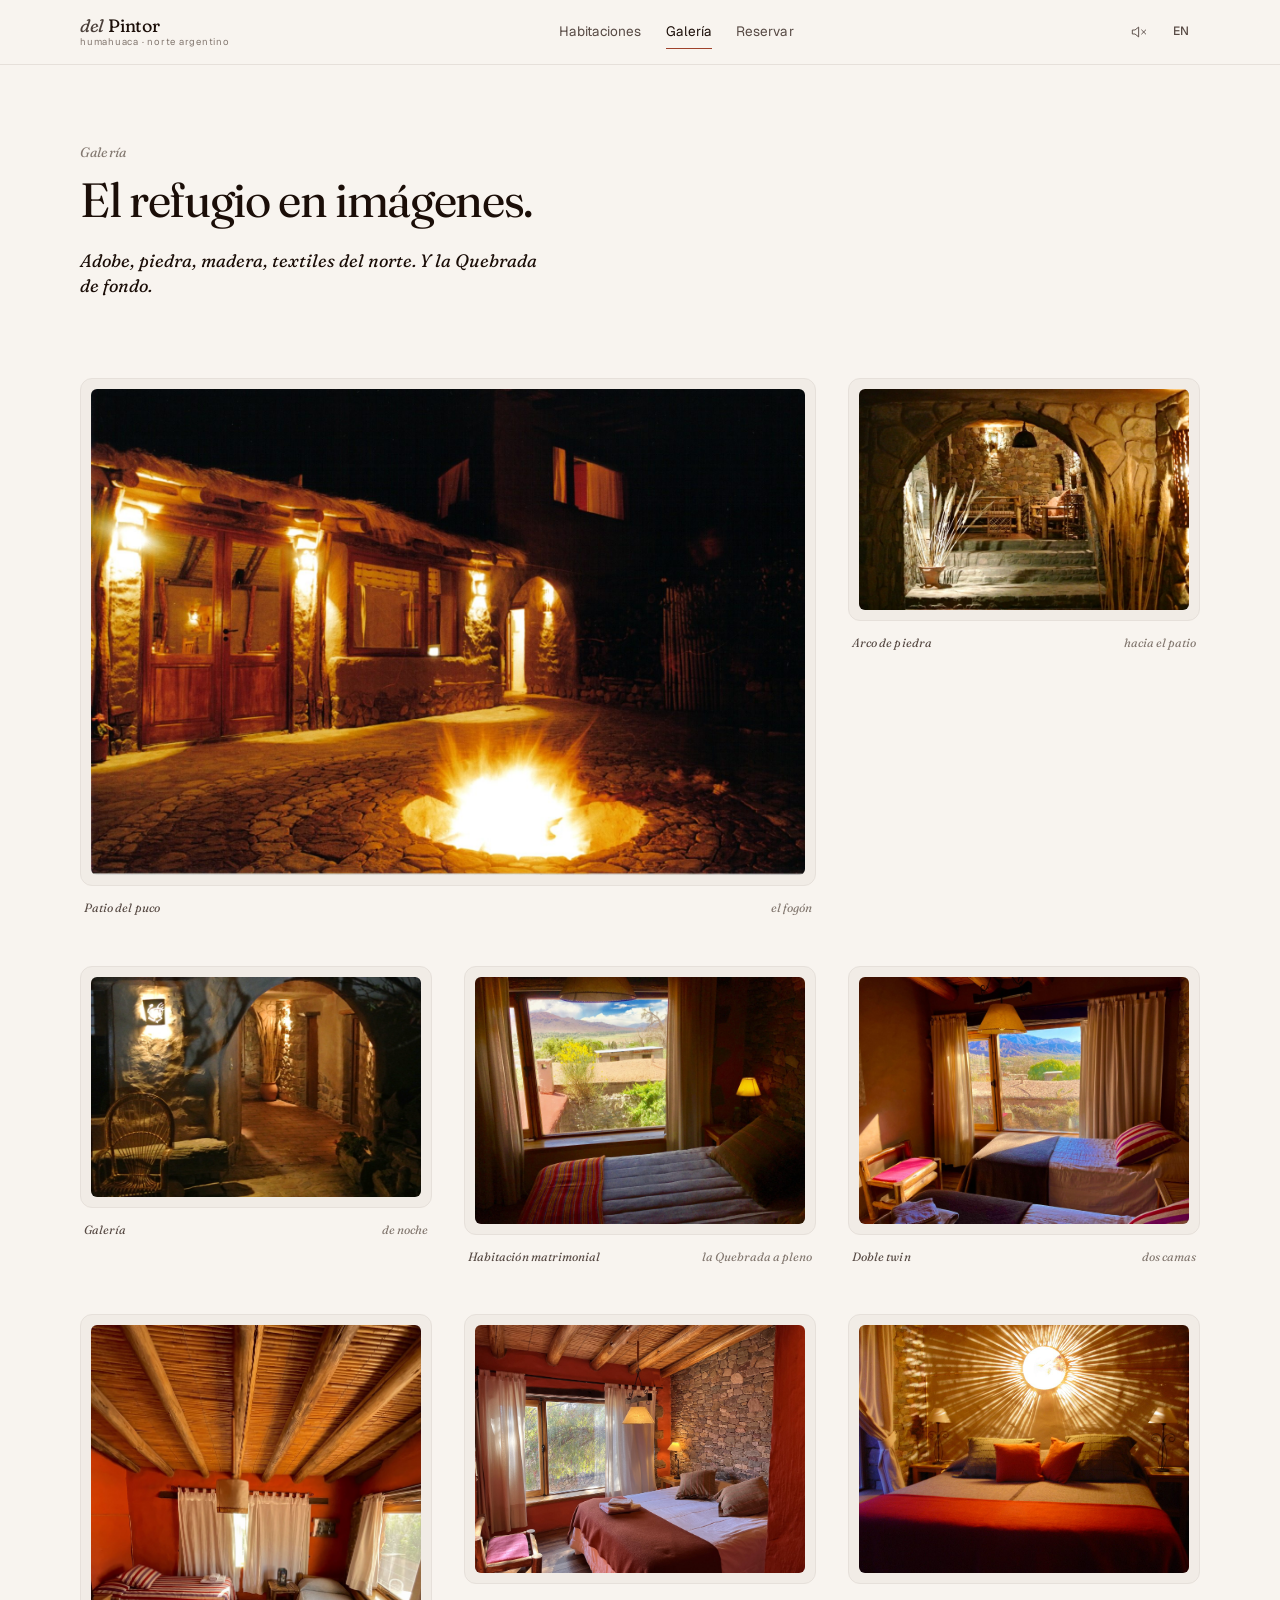
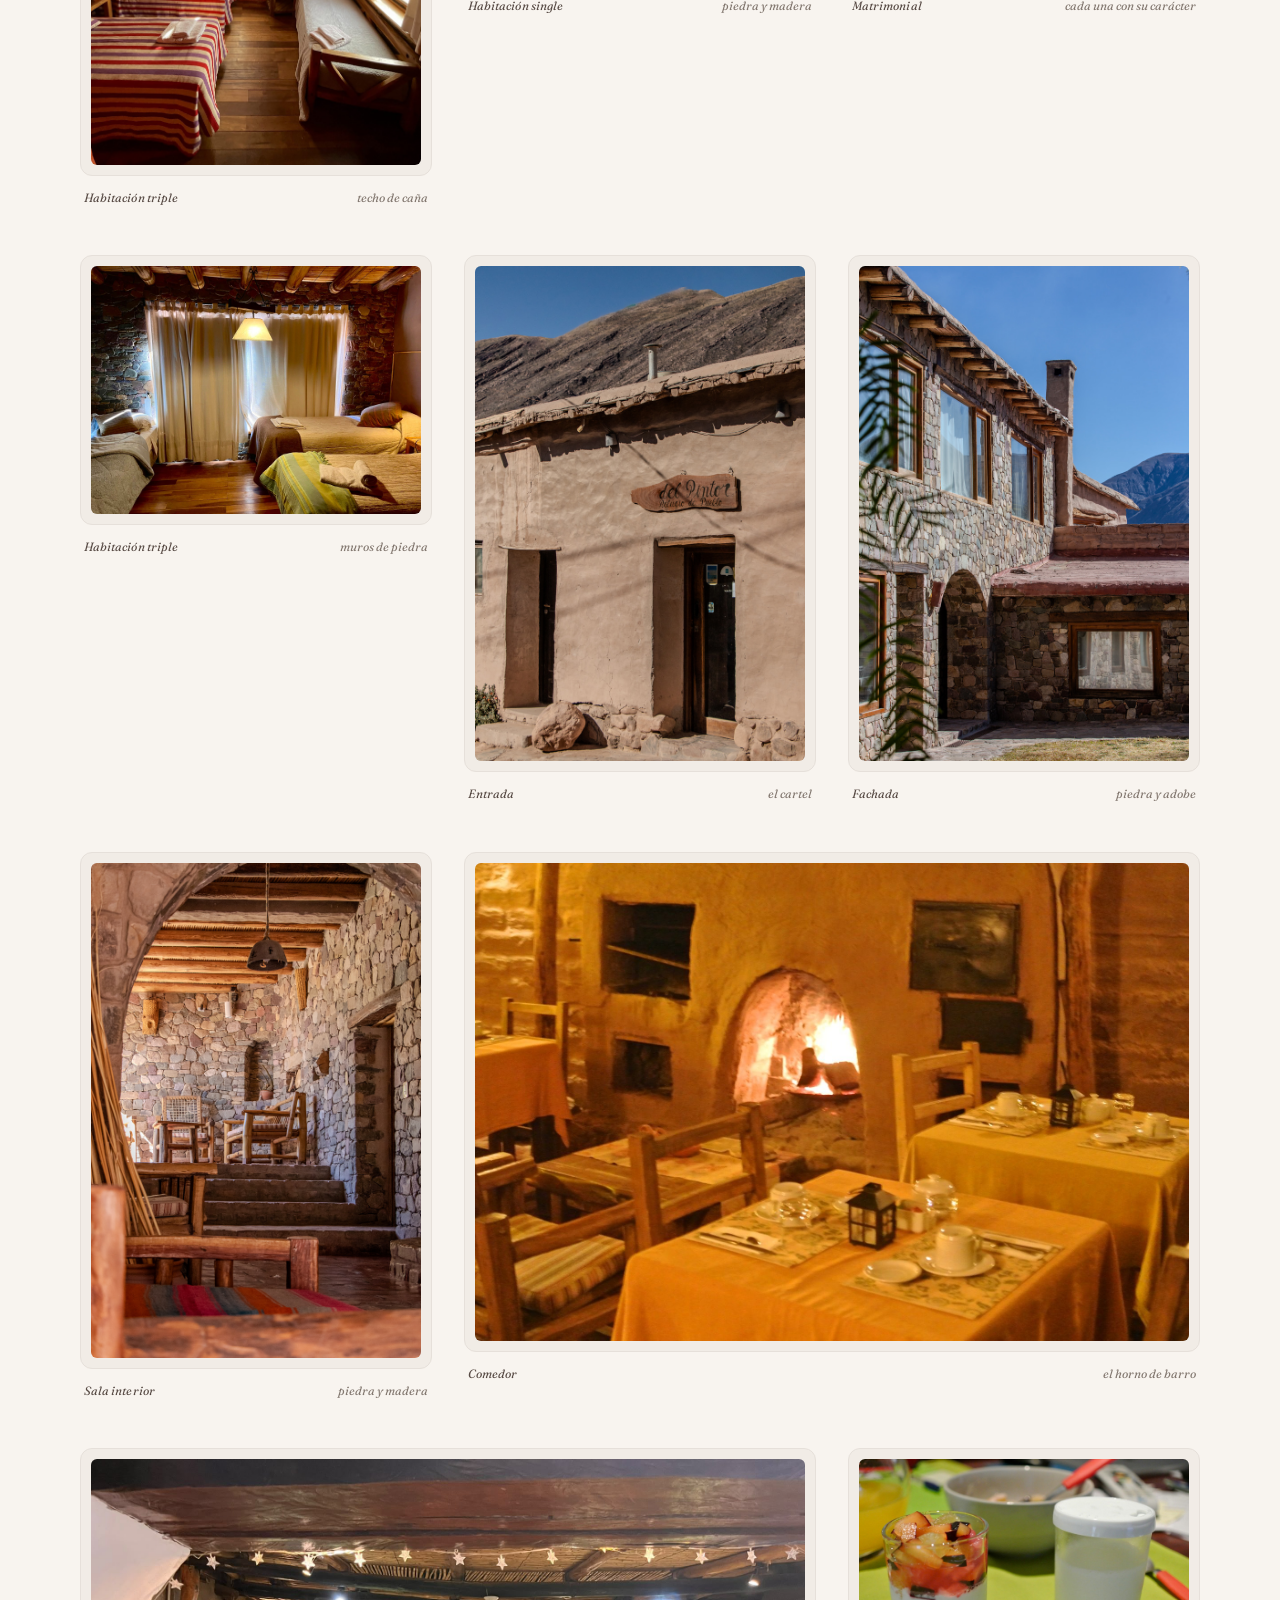
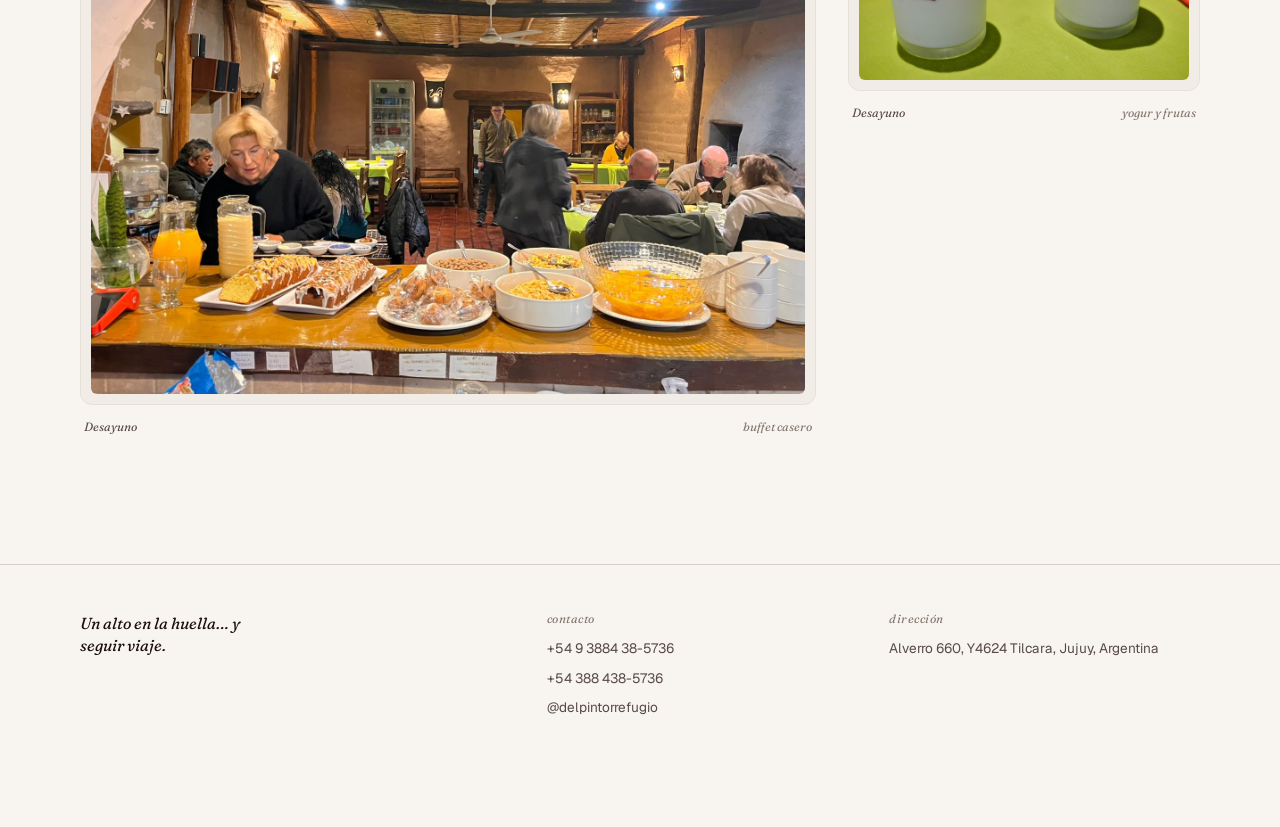
==== commit ae18ee8a: "fix de habitacion y +2 fotos desayuno" ====
--- a/v3/galeria.html
+++ b/v3/galeria.html
@@ -185,13 +185,13 @@
 
         <figure class="gallery-figure" data-reveal data-stagger="1">
           <div class="gallery-figure__frame">
-            <img src="../img/hbt-familiar.jpg"
-                 alt="Habitación con tres camas y muros de piedra"
-                 loading="lazy" decoding="async">
-          </div>
-          <figcaption class="gallery-figure__caption">
-            <span class="gallery-figure__caption-title">
-              <span class="when-es">Tres camas</span><span class="when-en">Three beds</span>
+            <img src="../img/hbt-triple-2.jpg"
+                 alt="Habitación triple con muros de piedra"
+                 loading="lazy" decoding="async">
+          </div>
+          <figcaption class="gallery-figure__caption">
+            <span class="gallery-figure__caption-title">
+              <span class="when-es">Habitación triple</span><span class="when-en">Triple room</span>
             </span>
             <span class="gallery-figure__caption-tag">
               <span class="when-es">muros de piedra</span><span class="when-en">stone walls</span>
@@ -263,6 +263,38 @@
           </figcaption>
         </figure>
 
+
+        <figure class="gallery-figure gallery-figure--wide" data-reveal data-stagger="1">
+          <div class="gallery-figure__frame">
+            <img src="../img/desayuno-buffet.jpg"
+                 alt="Desayuno buffet casero en el comedor"
+                 loading="lazy" decoding="async">
+          </div>
+          <figcaption class="gallery-figure__caption">
+            <span class="gallery-figure__caption-title">
+              <span class="when-es">Desayuno</span><span class="when-en">Breakfast</span>
+            </span>
+            <span class="gallery-figure__caption-tag">
+              <span class="when-es">buffet casero</span><span class="when-en">homemade buffet</span>
+            </span>
+          </figcaption>
+        </figure>
+
+        <figure class="gallery-figure" data-reveal data-stagger="2">
+          <div class="gallery-figure__frame">
+            <img src="../img/desayuno-yogur.jpg"
+                 alt="Yogur con frutas del desayuno"
+                 loading="lazy" decoding="async">
+          </div>
+          <figcaption class="gallery-figure__caption">
+            <span class="gallery-figure__caption-title">
+              <span class="when-es">Desayuno</span><span class="when-en">Breakfast</span>
+            </span>
+            <span class="gallery-figure__caption-tag">
+              <span class="when-es">yogur y frutas</span><span class="when-en">yogurt and fruit</span>
+            </span>
+          </figcaption>
+        </figure>
       </div>
     </div>
   </section>
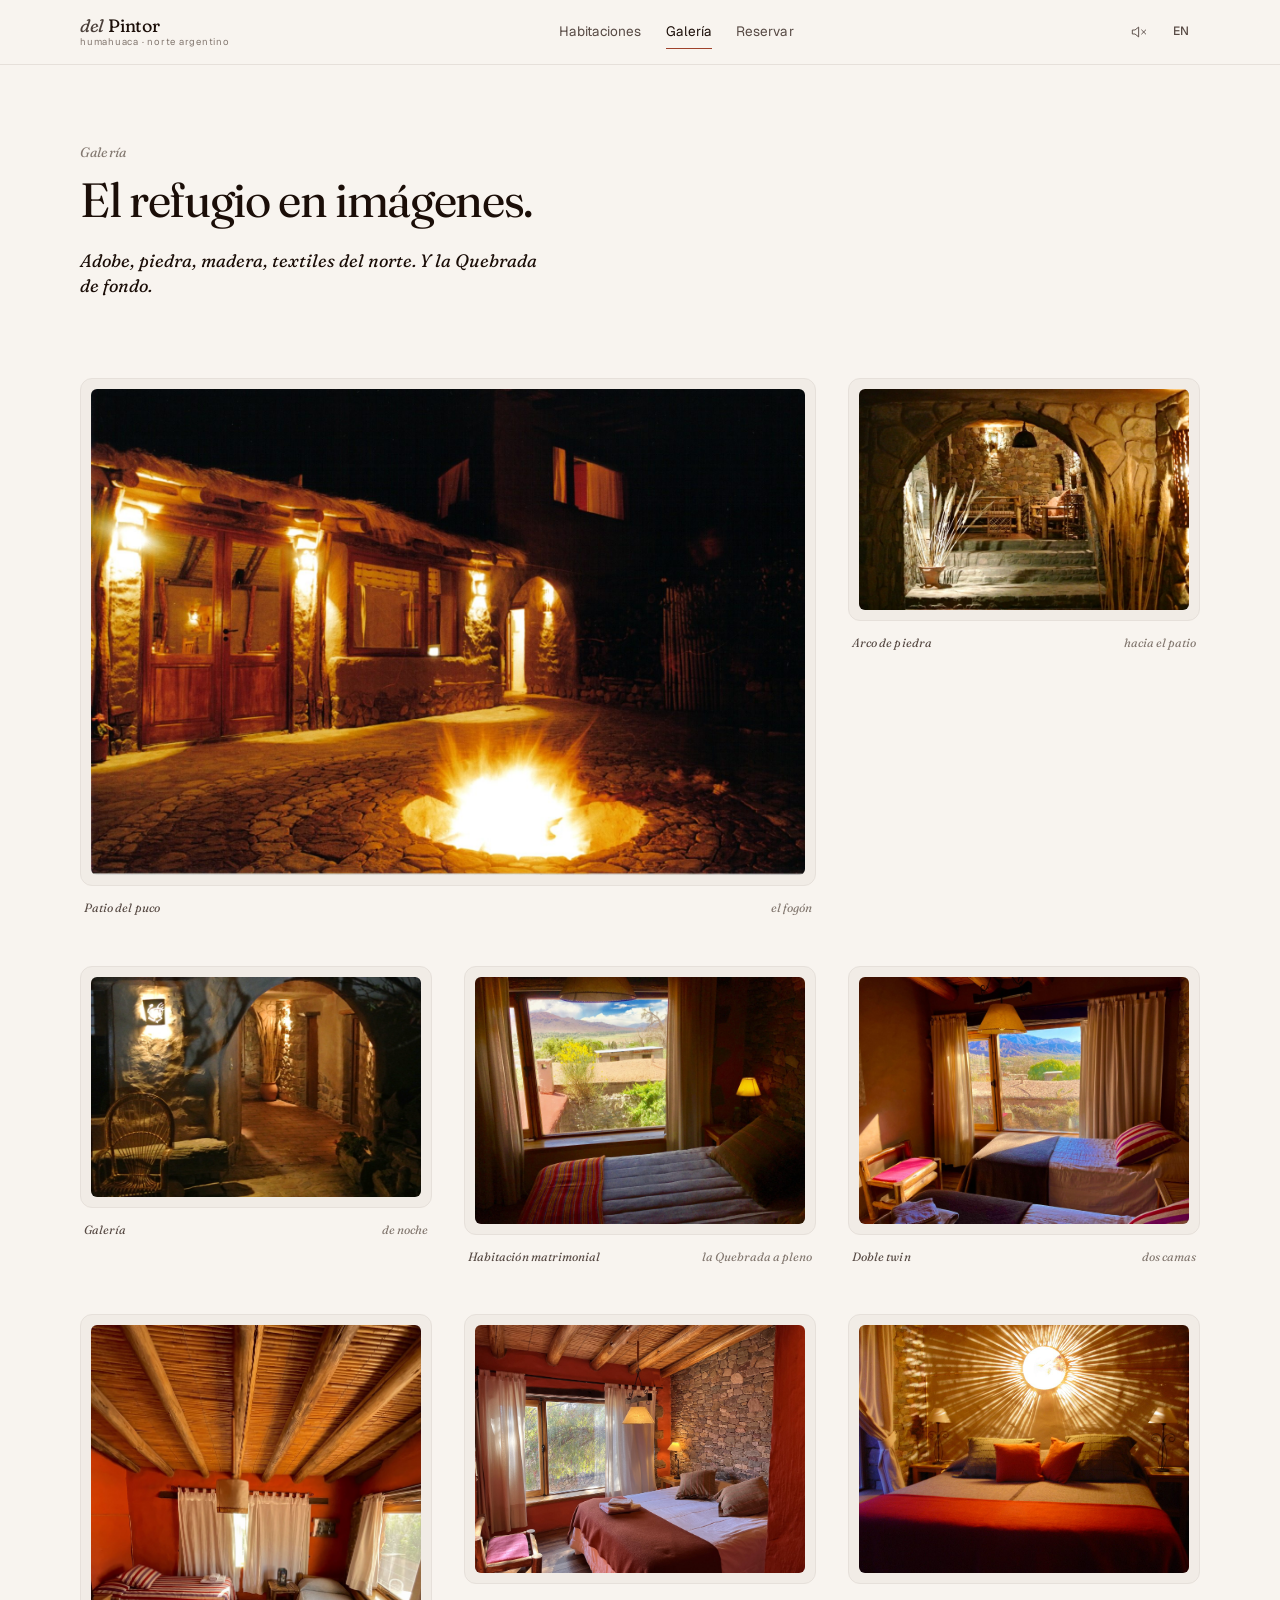
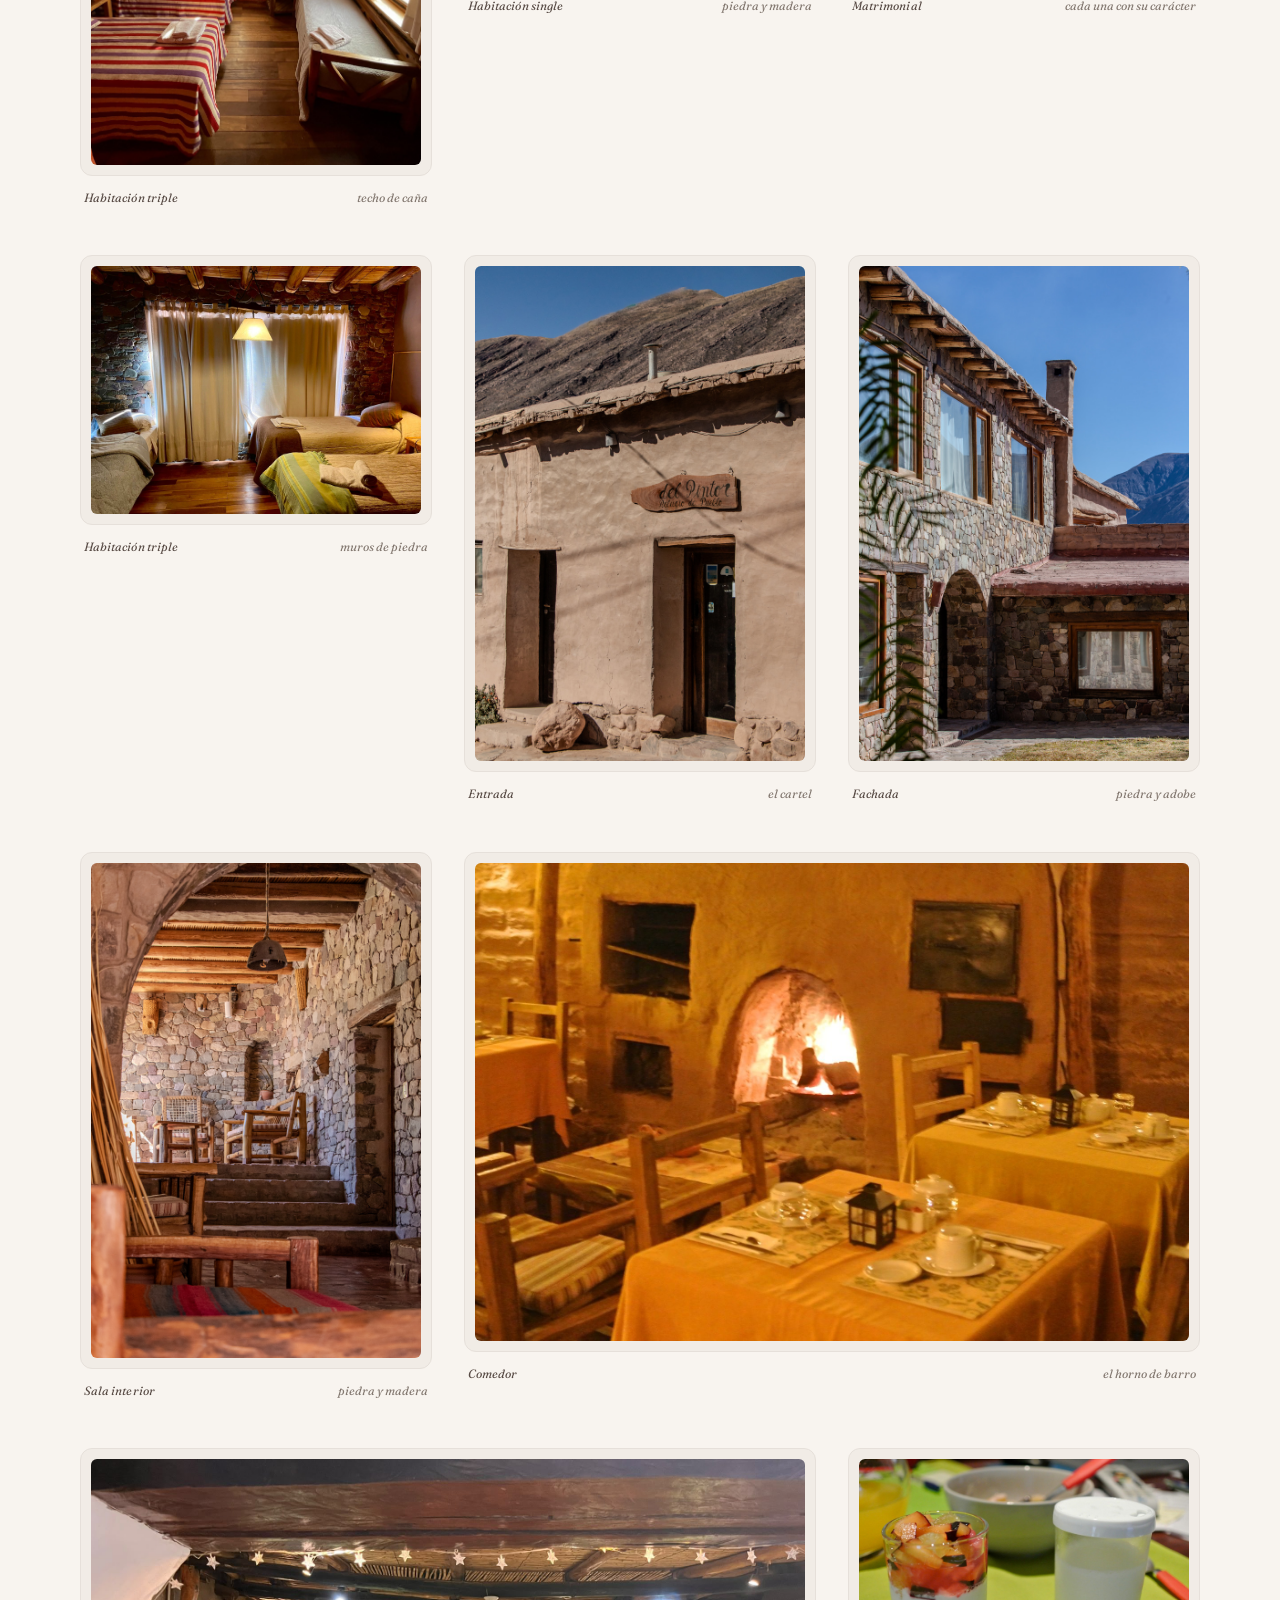
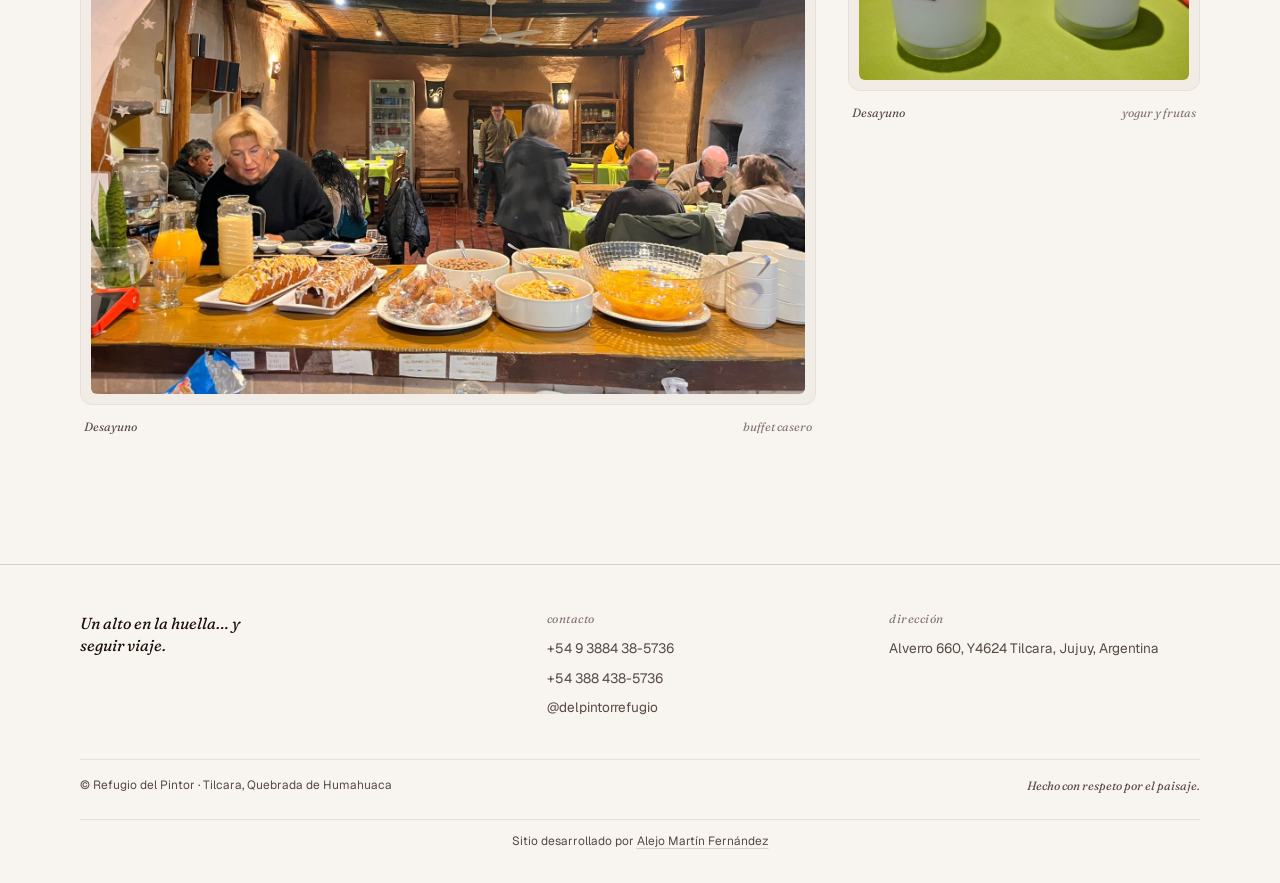
==== commit 01abf0d9: "promo footer" ====
--- a/v3/galeria.html
+++ b/v3/galeria.html
@@ -319,6 +319,7 @@
   <div class="site-footer__bottom">
     <p data-i18n="footer.copyright">© Refugio del Pintor · Tilcara, Quebrada de Humahuaca</p>
     <p class="site-footer__credit" data-i18n="footer.creditLine">Hecho con respeto por el paisaje.</p>
+    <p class="site-footer__dev"><span class="when-es">Sitio desarrollado por</span><span class="when-en">Website developed by</span> <a href="https://alejomfernandez.com.ar" target="_blank" rel="noopener">Alejo Martín Fernández</a></p>
   </div>
 </footer>
 
--- a/v3/styles.css
+++ b/v3/styles.css
@@ -772,7 +772,7 @@
 }
 .services__item {
   display: grid;
-  grid-template-columns: 24px 1fr;
+  grid-template-columns: 24px minmax(0, 1fr);
   gap: var(--space-3);
   padding-block: var(--space-3);
   border-top: 1px solid var(--line);
@@ -811,7 +811,7 @@
 }
 @media (max-width: 640px) {
   .services__text { flex-direction: column; align-items: flex-start; gap: 0.25rem; }
-  .services__item p { text-align: left; max-width: none; }
+  .services__item p { text-align: left; max-width: none; white-space: normal; }
 }
 .services__item--highlight {
   border: 1px solid var(--terracotta);
@@ -1181,6 +1181,21 @@
   font-style: italic;
   font-variation-settings: "opsz" 14;
 }
+.site-footer__dev {
+  flex-basis: 100%;
+  text-align: center;
+  margin-top: var(--space-3);
+  padding-top: var(--space-3);
+  border-top: 1px solid var(--line-soft);
+}
+.site-footer__dev a {
+  color: var(--ink-soft);
+  text-decoration: underline;
+  text-decoration-color: var(--line);
+  text-underline-offset: 3px;
+  transition: color var(--t-fast) var(--ease-out-strong);
+}
+.site-footer__dev a:hover { color: var(--terracotta); text-decoration-color: currentColor; }
 
 /* ===== Scroll reveals (subtle for V3 minimal) ===== */
 [data-reveal] {
@@ -1247,7 +1262,37 @@
     padding: var(--space-6) var(--space-7);
   }
 }
-.room-card__figure { margin: 0; overflow: hidden; aspect-ratio: 4/3; }
+.room-card__figure { margin: 0; overflow: hidden; aspect-ratio: 4/3; position: relative; }
+.room-card__promo {
+  position: absolute;
+  top: var(--space-3);
+  left: var(--space-3);
+  background: var(--terracotta);
+  color: #fff;
+  font-size: var(--fs-xs);
+  font-weight: 600;
+  letter-spacing: 0.02em;
+  padding: 0.3rem 0.7rem;
+  border-radius: var(--radius-pill);
+  box-shadow: 0 4px 12px oklch(0.18 0.025 45 / 0.25);
+}
+.rate-old {
+  color: var(--ink-muted);
+  font-size: 0.85em;
+  text-decoration-thickness: 1px;
+  margin-right: 0.15em;
+}
+.rate-new { color: var(--terracotta); }
+.rate-promo {
+  display: block;
+  margin-top: var(--space-1);
+  font-family: var(--font-body);
+  font-size: var(--fs-xs);
+  font-weight: 600;
+  letter-spacing: 0.04em;
+  color: var(--terracotta);
+}
+.promo[hidden] { display: none; }
 .room-card__figure img {
   width: 100%; height: 100%;
   object-fit: cover;
